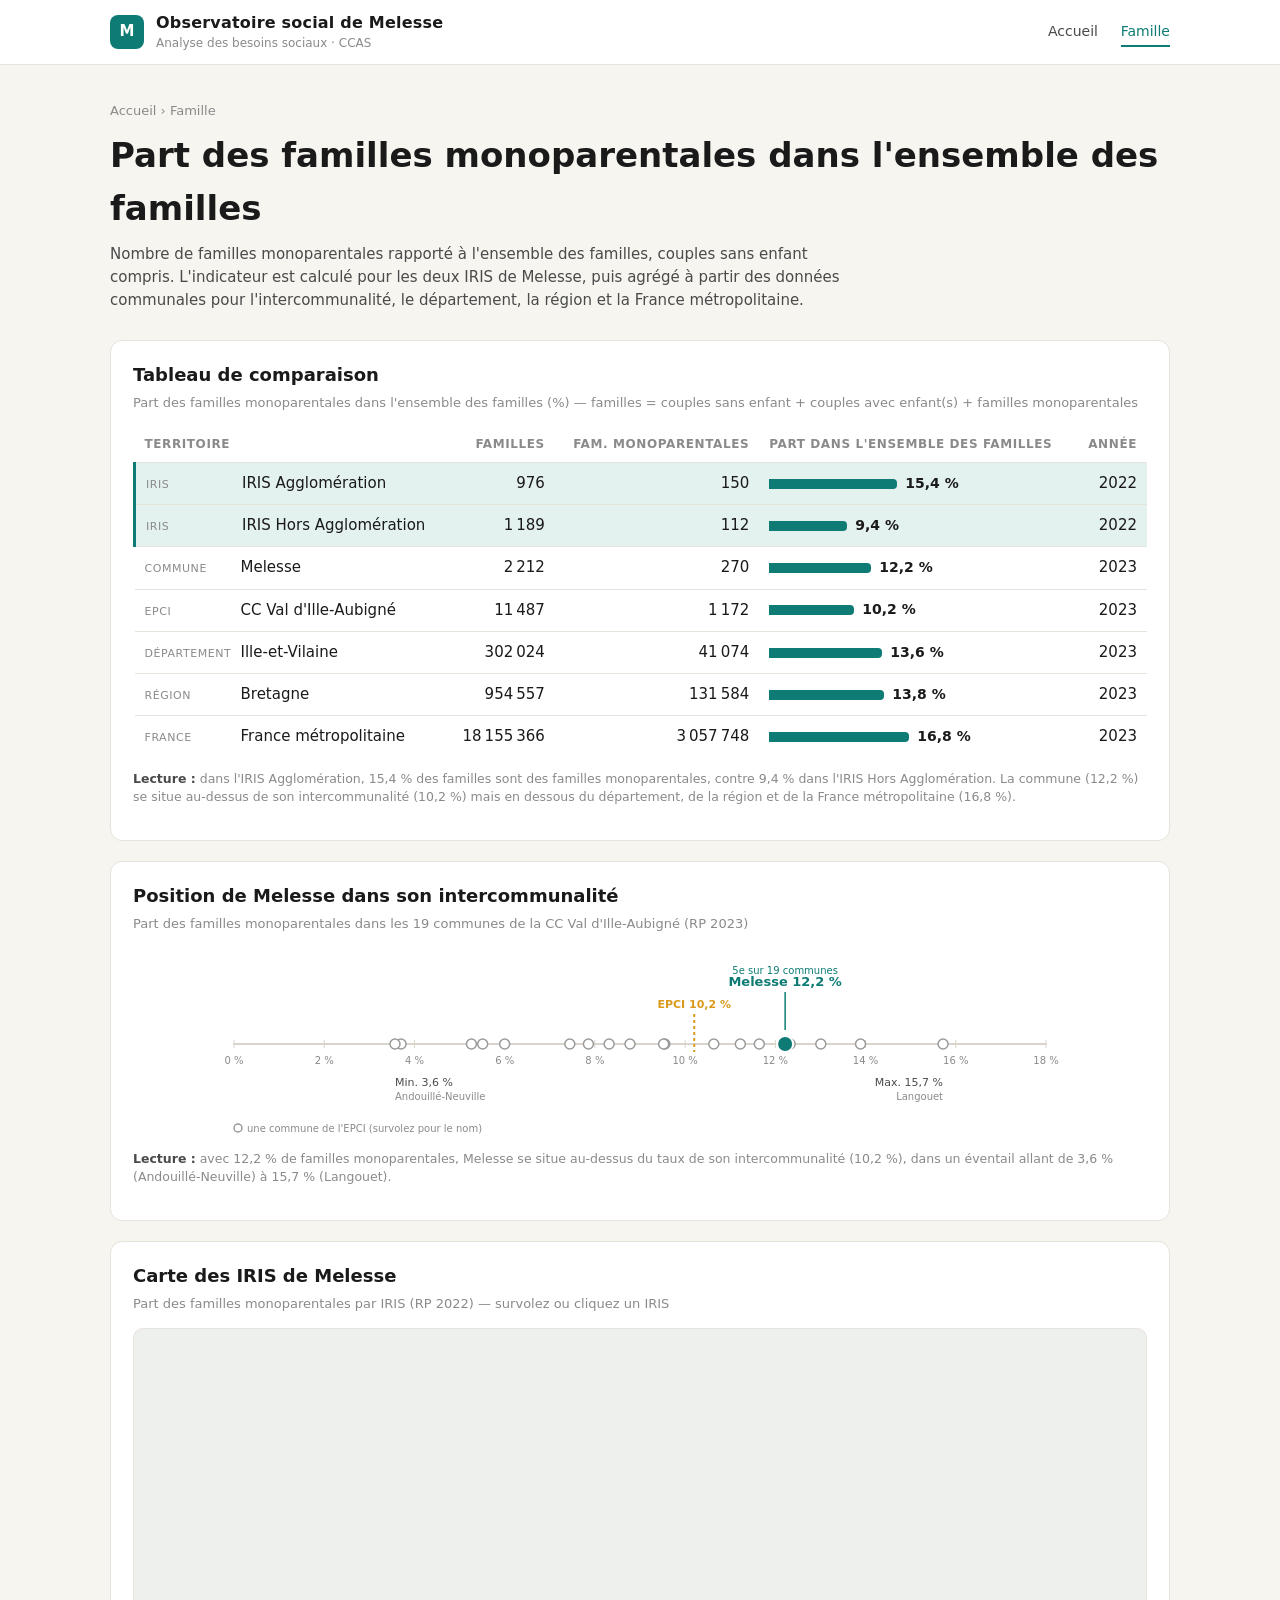
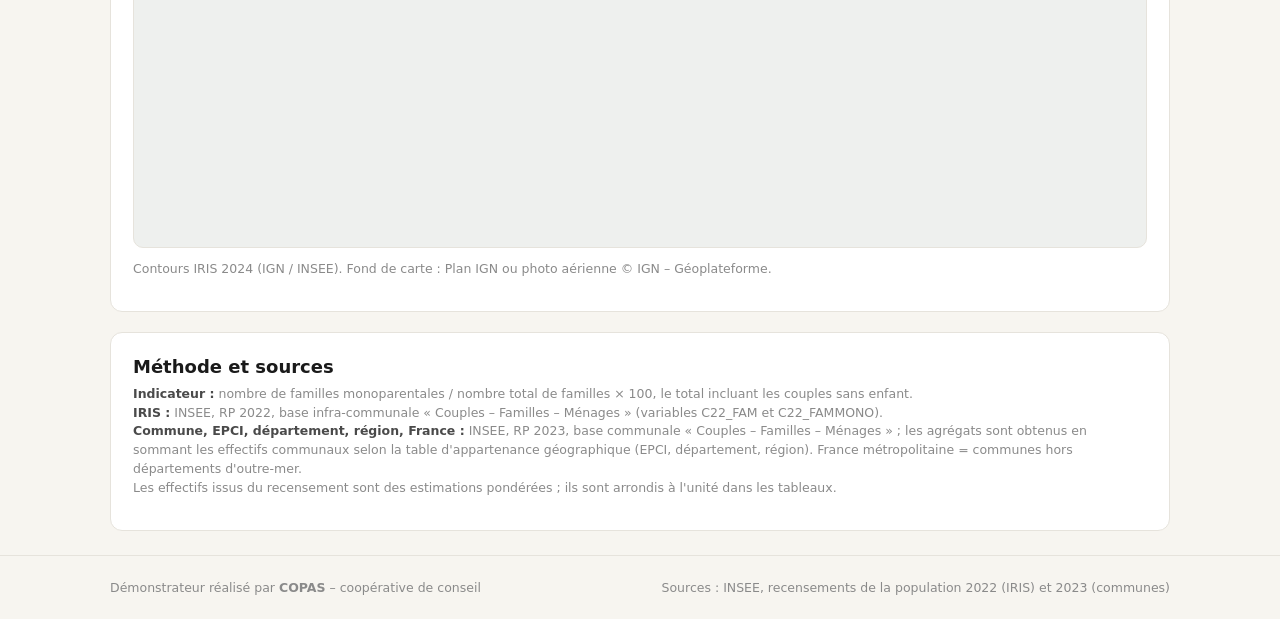
==== famille.html @ ed0375af "Démonstrateur ABS Melesse" ====
<!doctype html>
<html lang="fr">
<head>
<meta charset="utf-8">
<meta name="viewport" content="width=device-width,initial-scale=1">
<title>Famille – Observatoire social de Melesse</title>
<link rel="stylesheet" href="assets/leaflet/leaflet.css">
<link rel="stylesheet" href="assets/style.css">
</head>
<body>

<header class="topbar">
  <div class="wrap">
    <a class="brand" href="index.html">
      <div class="mark">M</div>
      <div><strong>Observatoire social de Melesse</strong><span>Analyse des besoins sociaux · CCAS</span></div>
    </a>
    <nav class="main">
      <a href="index.html">Accueil</a>
      <a href="famille.html" class="active">Famille</a>
    </nav>
  </div>
</header>

<section class="pagehead">
  <div class="wrap">
    <div class="crumbs"><a href="index.html">Accueil</a> › Famille</div>
    <h1>Part des familles monoparentales dans l'ensemble des familles</h1>
    <p>Nombre de familles monoparentales rapporté à l'ensemble des familles, couples sans enfant compris. L'indicateur est calculé pour les deux IRIS de Melesse, puis agrégé à partir des données communales pour l'intercommunalité, le département, la région et la France métropolitaine.</p>
  </div>
</section>

<div class="wrap">

  <div class="panel">
    <h2>Tableau de comparaison</h2>
    <p class="sub">Part des familles monoparentales dans l'ensemble des familles (%) — familles = couples sans enfant + couples avec enfant(s) + familles monoparentales</p>
    <div class="tblwrap">
    <table class="tbl" id="tbl">
      <thead><tr>
        <th>Territoire</th>
        <th class="num">Familles</th>
        <th class="num">Fam. monoparentales</th>
        <th>Part dans l'ensemble des familles</th>
        <th class="num">Année</th>
      </tr></thead>
      <tbody></tbody>
    </table>
    </div>
    <p class="note"><b>Lecture :</b> dans l'IRIS Agglomération, 15,4 % des familles sont des familles monoparentales, contre 9,4 % dans l'IRIS Hors Agglomération. La commune (12,2 %) se situe au-dessus de son intercommunalité (10,2 %) mais en dessous du département, de la région et de la France métropolitaine (16,8 %).</p>
  </div>

  <div class="panel">
    <h2>Position de Melesse dans son intercommunalité</h2>
    <p class="sub">Part des familles monoparentales dans les 19 communes de la CC Val d'Ille-Aubigné (RP 2023)</p>
    <div id="strip"></div>
    <p class="note" id="stripnote"></p>
  </div>

  <div class="panel">
    <h2>Carte des IRIS de Melesse</h2>
    <p class="sub">Part des familles monoparentales par IRIS (RP 2022) — survolez ou cliquez un IRIS</p>
    <div id="map"></div>
    <p class="note">Contours IRIS 2024 (IGN / INSEE). Fond de carte : Plan IGN ou photo aérienne © IGN – Géoplateforme.</p>
  </div>

  <div class="panel">
    <h2>Méthode et sources</h2>
    <p class="note" style="margin-top:0">
      <b>Indicateur :</b> nombre de familles monoparentales / nombre total de familles × 100, le total incluant les couples sans enfant.<br>
      <b>IRIS :</b> INSEE, RP 2022, base infra-communale « Couples – Familles – Ménages » (variables C22_FAM et C22_FAMMONO).<br>
      <b>Commune, EPCI, département, région, France :</b> INSEE, RP 2023, base communale « Couples – Familles – Ménages » ; les agrégats sont obtenus en sommant les effectifs communaux selon la table d'appartenance géographique (EPCI, département, région). France métropolitaine = communes hors départements d'outre-mer.<br>
      Les effectifs issus du recensement sont des estimations pondérées ; ils sont arrondis à l'unité dans les tableaux.
    </p>
  </div>

</div>

<footer>
  <div class="wrap">
    <span>Démonstrateur réalisé par <strong>COPAS</strong> – coopérative de conseil</span>
    <span>Sources : INSEE, recensements de la population 2022 (IRIS) et 2023 (communes)</span>
  </div>
</footer>

<script src="assets/leaflet/leaflet.js"></script>
<script src="assets/data.js"></script>
<script>
(function(){
  const D = window.MELESSE_DATA;
  const fmtN = n => Math.round(n).toLocaleString('fr-FR');
  const fmtP = p => p.toLocaleString('fr-FR',{minimumFractionDigits:1,maximumFractionDigits:1}) + ' %';
  const rows = D.rows.map(r => ({...r, part: r.mono / r.fam * 100}));
  const maxPart = Math.max(...rows.map(r => r.part));

  /* ---- tableau ---- */
  const tb = document.querySelector('#tbl tbody');
  rows.forEach(r => {
    const tr = document.createElement('tr');
    if (r.niveau === 'IRIS') tr.className = 'hl';
    tr.innerHTML = `
      <td><span class="lvl">${r.niveau}</span>${r.lib}</td>
      <td class="num">${fmtN(r.fam)}</td>
      <td class="num">${fmtN(r.mono)}</td>
      <td><div class="bar"><i style="width:${(r.part/maxPart*140).toFixed(0)}px"></i><b>${fmtP(r.part)}</b></div></td>
      <td class="num">${r.annee}</td>`;
    tb.appendChild(tr);
  });

  /* ---- position dans l'EPCI : graphique en ligne ---- */
  (function(){
    const vals = D.epci.map(c => c.part).sort((a,b)=>a-b);
    const n = vals.length;
    const med = rows.find(r => r.niveau === 'EPCI').part; // taux de l'EPCI (agrégé)
    const mn = D.epci.reduce((a,c)=> c.part < a.part ? c : a);
    const mx = D.epci.reduce((a,c)=> c.part > a.part ? c : a);
    const me = D.epci.find(c => c.code === '35173');
    const rang = D.epci.filter(c => c.part > me.part).length + 1;

    const W = 860, H = 190, L = 24, R = 24, y = 96;
    const lo = 0, hi = Math.ceil(mx.part / 2) * 2 + 2;
    const x = v => L + (v - lo) / (hi - lo) * (W - L - R);
    const f1 = v => v.toLocaleString('fr-FR',{minimumFractionDigits:1,maximumFractionDigits:1});
    const esc = t => t.replace(/&/g,'&amp;').replace(/</g,'&lt;');

    let g = `<svg viewBox="0 0 ${W} ${H}" width="100%" role="img" aria-label="Position de Melesse parmi les communes de l'EPCI" style="font-family:var(--font);max-width:${W}px;display:block;margin:6px auto 0">`;
    g += `<line x1="${L}" x2="${W-R}" y1="${y}" y2="${y}" stroke="#d9d5cc" stroke-width="2" stroke-linecap="round"/>`;
    for (let v = 0; v <= hi; v += 2) {
      g += `<line x1="${x(v)}" x2="${x(v)}" y1="${y-4}" y2="${y+4}" stroke="#d9d5cc"/>`;
      g += `<text x="${x(v)}" y="${y+20}" font-size="10" fill="#8a8a8a" text-anchor="middle">${v} %</text>`;
    }
    g += `<line x1="${x(med)}" x2="${x(med)}" y1="${y-30}" y2="${y+8}" stroke="#D99A1B" stroke-width="2" stroke-dasharray="3 3"/>`;
    g += `<text x="${x(med)}" y="${y-36}" font-size="11" fill="#D99A1B" font-weight="600" text-anchor="middle">EPCI ${f1(med)} %</text>`;
    D.epci.forEach(c => { if (c.code !== me.code) g += `<circle cx="${x(c.part)}" cy="${y}" r="5" fill="#fff" stroke="#9A9A9A" stroke-width="1.5"><title>${esc(c.lib)} : ${f1(c.part)} %</title></circle>`; });
    g += `<text x="${x(mn.part)}" y="${y+42}" font-size="11" fill="#4a4a4a" text-anchor="start">Min. ${f1(mn.part)} %</text>`;
    g += `<text x="${x(mn.part)}" y="${y+56}" font-size="10" fill="#8a8a8a" text-anchor="start">${esc(mn.lib)}</text>`;
    g += `<text x="${x(mx.part)}" y="${y+42}" font-size="11" fill="#4a4a4a" text-anchor="end">Max. ${f1(mx.part)} %</text>`;
    g += `<text x="${x(mx.part)}" y="${y+56}" font-size="10" fill="#8a8a8a" text-anchor="end">${esc(mx.lib)}</text>`;
    g += `<line x1="${x(me.part)}" x2="${x(me.part)}" y1="${y-14}" y2="${y-52}" stroke="#0E7C74" stroke-width="1.5"/>`;
    g += `<circle cx="${x(me.part)}" cy="${y}" r="8" fill="#0E7C74" stroke="#fff" stroke-width="2"><title>Melesse : ${f1(me.part)} %</title></circle>`;
    g += `<text x="${x(me.part)}" y="${y-58}" font-size="13" fill="#0E7C74" font-weight="700" text-anchor="middle">Melesse ${f1(me.part)} %</text>`;
    g += `<text x="${x(me.part)}" y="${y-70}" font-size="10" fill="#0E7C74" text-anchor="middle">${rang}e sur ${n} communes</text>`;
    g += `<circle cx="${L+4}" cy="${H-10}" r="4" fill="#fff" stroke="#9A9A9A" stroke-width="1.5"/><text x="${L+13}" y="${H-6}" font-size="10" fill="#8a8a8a">une commune de l'EPCI (survolez pour le nom)</text>`;
    g += `</svg>`;
    document.getElementById('strip').innerHTML = g;
    document.getElementById('stripnote').innerHTML = `<b>Lecture :</b> avec ${f1(me.part)} % de familles monoparentales, Melesse se situe au-dessus du taux de son intercommunalité (${f1(med)} %), dans un éventail allant de ${f1(mn.part)} % (${esc(mn.lib)}) à ${f1(mx.part)} % (${esc(mx.lib)}).`;
  })();

  /* ---- carte ---- */
  const map = L.map('map', {scrollWheelZoom:false});
  const geopf = (layer, fmt) => 'https://data.geopf.fr/wmts?SERVICE=WMTS&REQUEST=GetTile&VERSION=1.0.0&LAYER=' + layer + '&STYLE=normal&TILEMATRIXSET=PM&TILEMATRIX={z}&TILEROW={y}&TILECOL={x}&FORMAT=' + fmt;
  const planIGNgris = L.tileLayer(geopf('GEOGRAPHICALGRIDSYSTEMS.PLANIGNV2', 'image/png'), {
    maxZoom: 19, attribution: '© IGN – Géoplateforme', className: 'tiles-gris'
  }).addTo(map);
  const planIGN = L.tileLayer(geopf('GEOGRAPHICALGRIDSYSTEMS.PLANIGNV2', 'image/png'), {
    maxZoom: 19, attribution: '© IGN – Géoplateforme'
  });
  const orthoIGN = L.tileLayer(geopf('ORTHOIMAGERY.ORTHOPHOTOS', 'image/jpeg'), {
    maxZoom: 19, attribution: '© IGN – Géoplateforme'
  });
  L.control.layers({'Plan IGN (gris)': planIGNgris, 'Plan IGN (couleur)': planIGN, 'Photo aérienne IGN': orthoIGN}, null, {position:'topright', collapsed:true}).addTo(map);

  // rampe séquentielle (teal) entre 5 % et 18 %
  const lo = 5, hi = 18;
  const ramp = ['#e3f1ef','#a9d6d0','#5eb0a6','#0E7C74','#084d48'];
  const color = p => {
    const t = Math.max(0, Math.min(1, (p - lo) / (hi - lo)));
    return ramp[Math.min(ramp.length - 1, Math.floor(t * ramp.length))];
  };
  const irisPart = code => { const r = rows.find(x => x.code === code); return r ? r.part : null; };

  const layer = L.geoJSON(D.geojson, {
    style: f => ({ color:'#fff', weight:2, fillColor: color(irisPart(f.properties.iris_code)), fillOpacity:.75 }),
    onEachFeature: (f, l) => {
      const r = rows.find(x => x.code === f.properties.iris_code);
      l.bindTooltip(`<b>${f.properties.iris_name}</b><br>${fmtP(r.part)} de familles monoparentales`, {sticky:true});
      l.bindPopup(`<div class="pop"><b>IRIS ${f.properties.iris_name}</b>
        <div class="big">${fmtP(r.part)}</div>
        <small>${fmtN(r.mono)} familles monoparentales sur ${fmtN(r.fam)} familles (RP ${r.annee})</small></div>`);
      l.on('mouseover', () => l.setStyle({weight:3, fillOpacity:.9}));
      l.on('mouseout', () => layer.resetStyle(l));
    }
  }).addTo(map);
  map.fitBounds(layer.getBounds(), {padding:[20,20]});

  // étiquettes au centre de chaque IRIS
  // (l'IRIS Hors Agglomération entoure l'IRIS Agglomération : son étiquette est décalée vers l'ouest)
  const layers = []; layer.eachLayer(l => layers.push(l));
  layers.forEach(l => {
    const b = l.getBounds(); let c = b.getCenter();
    const other = layers.find(o => o !== l);
    const w = bb => bb.getEast() - bb.getWest();
    if (other && w(b) > w(other.getBounds())) {
      // IRIS englobant : étiquette dans la partie est de la couronne
      c = L.latLng(c.lat, b.getWest() + w(b) * 0.72);
    } else if (other) {
      // IRIS englobé (étroit) : étiquette juste à l'ouest de son contour
      const ob = other.getBounds();
      c = L.latLng(c.lat, b.getWest() - (ob.getEast() - ob.getWest()) * 0.13);
    }
    const r = rows.find(x => x.code === l.feature.properties.iris_code);
    L.marker(c, {icon: L.divIcon({className:'', html:`<div style="display:inline-block;font:600 13px/1.2 var(--font);color:#1A1A1A;text-align:center;text-shadow:0 0 3px #fff,0 0 3px #fff,0 0 4px #fff;white-space:nowrap;transform:translate(-50%,-50%)">${l.feature.properties.iris_name}<br><span style="font-size:16px">${fmtP(r.part)}</span></div>`, iconSize:[0,0]}), interactive:false}).addTo(map);
  });

  const legend = L.control({position:'bottomright'});
  legend.onAdd = () => {
    const d = L.DomUtil.create('div','legend');
    const step = (hi - lo) / ramp.length;
    d.innerHTML = '<div class="t">Familles monoparentales</div>' + ramp.map((c,i) =>
      `<div><span class="sw" style="background:${c}"></span>${(lo+i*step).toLocaleString('fr-FR',{maximumFractionDigits:1})} – ${(lo+(i+1)*step).toLocaleString('fr-FR',{maximumFractionDigits:1})} %</div>`).join('') +
      `<div style="margin-top:6px;color:#8a8a8a">Commune : ${fmtP(rows.find(r=>r.niveau==='Commune').part)} · France métro. : ${fmtP(rows.find(r=>r.code==='FRM').part)}</div>`;
    return d;
  };
  legend.addTo(map);
})();
</script>
</body>
</html>
---- assets/style.css ----
:root{
  --ink:#1A1A1A; --ink-2:#4a4a4a; --muted:#8a8a8a; --line:#e6e3dc;
  --bg:#f7f5f0; --card:#ffffff;
  --teal:#0E7C74; --teal-2:#0b5f59; --teal-soft:#e3f1ef; --gold:#D99A1B;
  --font:"Inter",system-ui,-apple-system,"Segoe UI",Roboto,sans-serif;
}
*{box-sizing:border-box}
html{color-scheme:light}
body{margin:0;background:var(--bg);color:var(--ink);font-family:var(--font);font-size:15px;line-height:1.55}
a{color:var(--teal)}
.wrap{max-width:1100px;margin:0 auto;padding:0 20px}

/* header */
.topbar{background:var(--card);border-bottom:1px solid var(--line)}
.topbar .wrap{display:flex;align-items:center;justify-content:space-between;gap:16px;min-height:64px;flex-wrap:wrap}
.brand{display:flex;align-items:center;gap:12px;text-decoration:none;color:var(--ink)}
.brand .mark{width:34px;height:34px;border-radius:8px;background:var(--teal);display:grid;place-items:center;color:#fff;font-weight:700;font-size:15px}
.brand strong{font-size:16px;letter-spacing:.2px}
.brand span{display:block;font-size:12px;color:var(--muted);margin-top:-2px}
nav.main a{text-decoration:none;color:var(--ink-2);margin-left:18px;font-size:14px;padding:6px 0;border-bottom:2px solid transparent}
nav.main a.active,nav.main a:hover{color:var(--teal);border-bottom-color:var(--teal)}

/* hero */
.hero{padding:56px 0 36px}
.hero .kicker{color:var(--gold);font-weight:600;font-size:13px;letter-spacing:.08em;text-transform:uppercase}
.hero h1{font-size:clamp(28px,4vw,40px);line-height:1.15;margin:8px 0 14px;max-width:760px}
.hero p{max-width:680px;color:var(--ink-2);font-size:16px;margin:0}

/* stat tiles */
.tiles{display:grid;grid-template-columns:repeat(auto-fit,minmax(200px,1fr));gap:14px;margin:28px 0 8px}
.tile{background:var(--card);border:1px solid var(--line);border-radius:12px;padding:16px 18px}
.tile .lbl{font-size:12px;color:var(--muted);text-transform:uppercase;letter-spacing:.06em}
.tile .val{font-size:28px;font-weight:700;margin:4px 0 2px;letter-spacing:-.5px}
.tile .sub{font-size:13px;color:var(--ink-2)}

/* theme cards */
.section{padding:28px 0 48px}
.section h2{font-size:20px;margin:0 0 6px}
.section .lead{color:var(--ink-2);margin:0 0 18px}
.cards{display:grid;grid-template-columns:repeat(auto-fill,minmax(240px,1fr));gap:14px}
.card{display:block;background:var(--card);border:1px solid var(--line);border-radius:12px;padding:18px;text-decoration:none;color:var(--ink);transition:transform .12s,box-shadow .12s;position:relative}
.card:hover{transform:translateY(-2px);box-shadow:0 8px 24px rgba(0,0,0,.06)}
.card .ico{width:38px;height:38px;border-radius:10px;background:var(--teal-soft);color:var(--teal);display:grid;place-items:center;margin-bottom:12px}
.card h3{margin:0 0 4px;font-size:16px}
.card p{margin:0;font-size:13px;color:var(--ink-2)}
.card .go{position:absolute;right:16px;top:18px;color:var(--teal);font-size:13px;font-weight:600}
.card.soon{opacity:.55;pointer-events:none}
.card.soon .go{color:var(--muted);font-weight:500}
.card.soon .ico{background:#eee;color:var(--muted)}

/* page header */
.pagehead{padding:36px 0 8px}
.crumbs{font-size:13px;color:var(--muted);margin-bottom:8px}
.crumbs a{color:var(--muted);text-decoration:none}
.crumbs a:hover{color:var(--teal)}
.pagehead h1{font-size:clamp(24px,3.4vw,34px);margin:0 0 8px}
.pagehead p{color:var(--ink-2);max-width:760px;margin:0}

/* panels */
.panel{background:var(--card);border:1px solid var(--line);border-radius:12px;padding:20px 22px;margin:20px 0}
.panel h2{font-size:18px;margin:0 0 4px}
.panel .sub{font-size:13px;color:var(--muted);margin:0 0 14px}
.grid2{display:grid;grid-template-columns:1fr 1fr;gap:20px}
@media (max-width:820px){.grid2{grid-template-columns:1fr}}

/* table */
.tbl{width:100%;border-collapse:collapse;font-variant-numeric:tabular-nums}
.tbl th{font-size:12px;text-transform:uppercase;letter-spacing:.05em;color:var(--muted);font-weight:600;text-align:left;padding:8px 10px;border-bottom:1px solid var(--line)}
.tbl td{padding:9px 10px;border-bottom:1px solid var(--line);vertical-align:middle}
.tbl tr:last-child td{border-bottom:0}
.tbl td.num,.tbl th.num{text-align:right}
.tbl .lvl{display:inline-block;font-size:11px;color:var(--muted);text-transform:uppercase;letter-spacing:.05em;margin-right:8px;min-width:88px}
.tbl tr.hl td{background:var(--teal-soft)}
.tbl tr.hl td:first-child{border-left:3px solid var(--teal)}
.bar{display:flex;align-items:center;gap:8px;min-width:180px}
.bar i{display:block;height:10px;border-radius:0 4px 4px 0;background:var(--teal)}
.bar b{font-weight:600;font-size:14px}
.tblwrap{overflow-x:auto}

/* map */
#map{height:520px;border-radius:10px;border:1px solid var(--line);background:#eef0ee}
.legend{background:#fff;padding:8px 10px;border-radius:8px;box-shadow:0 1px 4px rgba(0,0,0,.15);font:12px/1.4 var(--font);color:var(--ink)}
.legend .sw{display:inline-block;width:14px;height:14px;border-radius:3px;vertical-align:-2px;margin-right:6px;border:1px solid rgba(0,0,0,.1)}
.legend .t{font-weight:600;margin-bottom:4px}
.leaflet-container{font-family:var(--font)}
.tiles-gris{filter:grayscale(1) brightness(1.06) contrast(.85)}
.pop b{display:block;font-size:14px}
.pop .big{font-size:22px;font-weight:700;color:var(--teal);margin:4px 0 2px}
.pop small{color:var(--muted)}

/* ranking bars */
.rank{display:grid;grid-template-columns:180px 1fr 52px;gap:8px 10px;align-items:center;font-size:13px}
.rank .n{text-align:right;color:var(--ink-2);white-space:nowrap;overflow:hidden;text-overflow:ellipsis}
.rank .b{height:10px;background:var(--line);border-radius:0 4px 4px 0;position:relative}
.rank .b i{position:absolute;left:0;top:0;bottom:0;background:var(--muted);border-radius:0 4px 4px 0}
.rank .v{font-variant-numeric:tabular-nums;color:var(--ink-2)}
.rank .me .n,.rank .me .v{color:var(--teal);font-weight:700}
.rank .me .b i{background:var(--teal)}
.rank .ref{grid-column:1/4;height:1px;background:var(--line);margin:2px 0}
.rank .refv{grid-column:1/4;font-size:12px;color:var(--muted)}
.rank .refv b{color:var(--gold)}

.note{font-size:12.5px;color:var(--muted);margin-top:12px;line-height:1.5}
.note b{color:var(--ink-2);font-weight:600}

footer{border-top:1px solid var(--line);padding:22px 0;color:var(--muted);font-size:12.5px;margin-top:24px}
footer .wrap{display:flex;justify-content:space-between;gap:12px;flex-wrap:wrap}
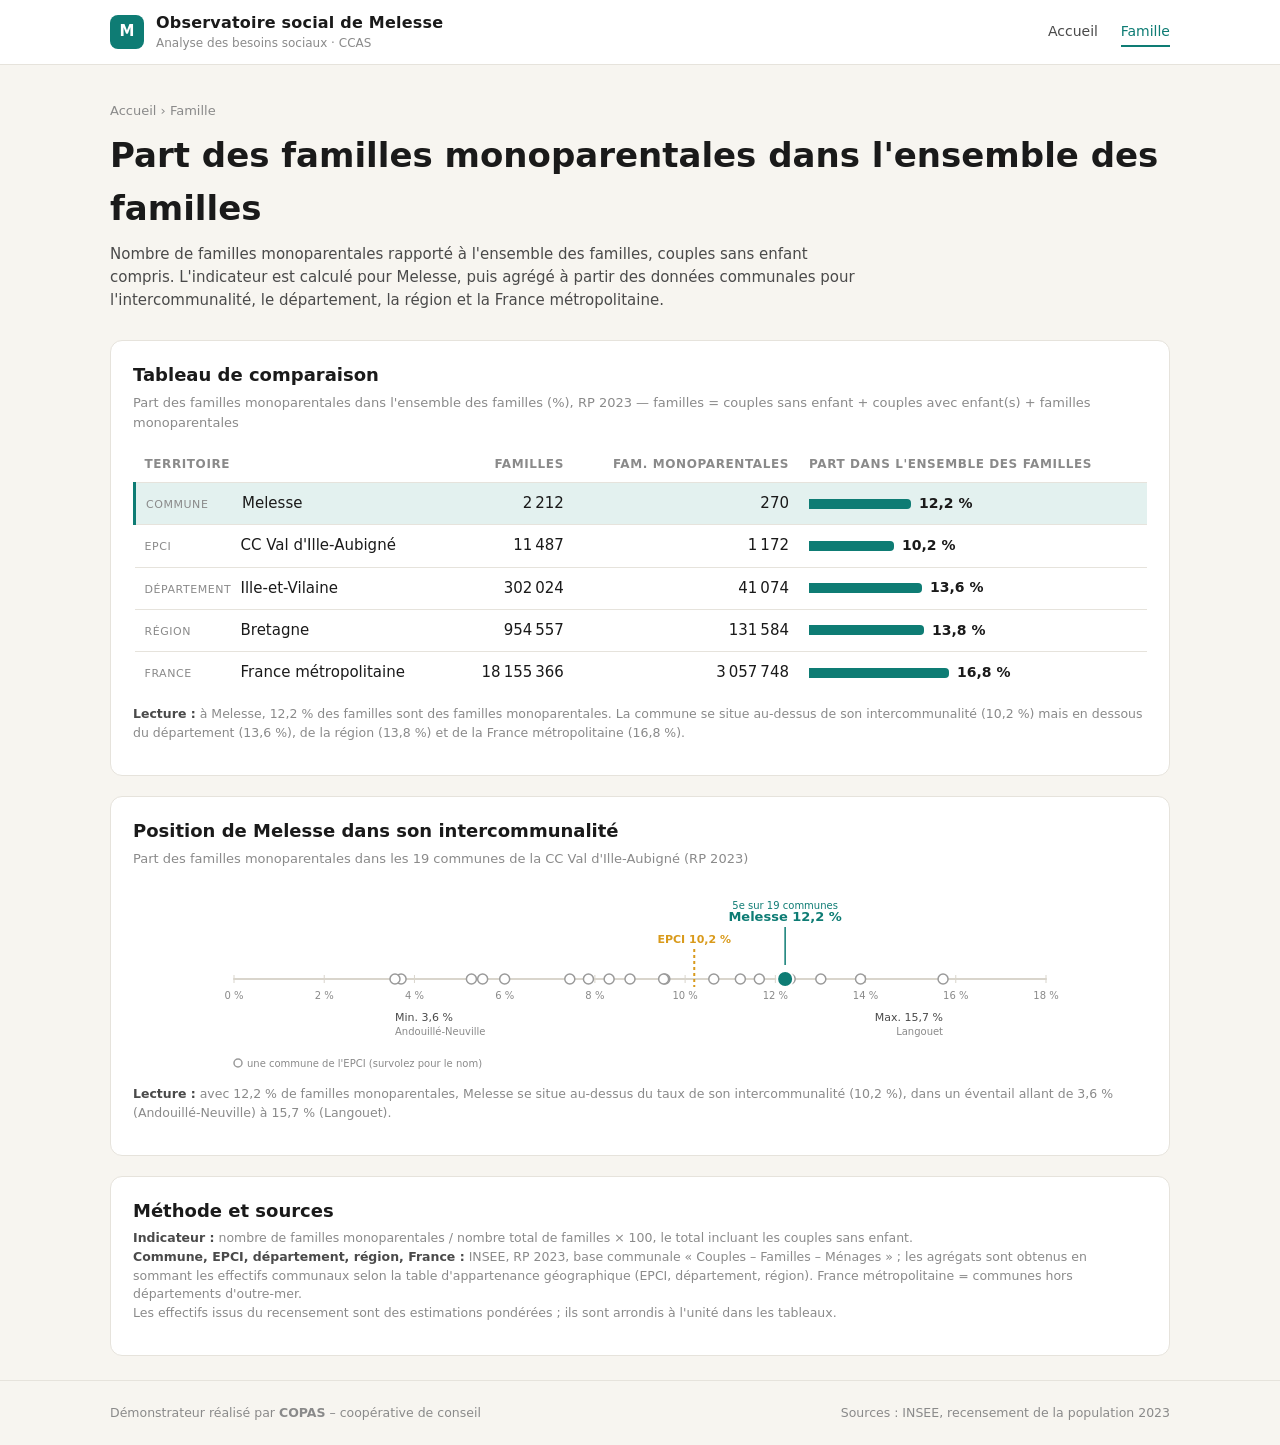
==== commit ab73bd79: "Retrait des IRIS et de la carte" ====
--- a/famille.html
+++ b/famille.html
@@ -4,7 +4,6 @@
 <meta charset="utf-8">
 <meta name="viewport" content="width=device-width,initial-scale=1">
 <title>Famille – Observatoire social de Melesse</title>
-<link rel="stylesheet" href="assets/leaflet/leaflet.css">
 <link rel="stylesheet" href="assets/style.css">
 </head>
 <body>
@@ -26,7 +25,7 @@
   <div class="wrap">
     <div class="crumbs"><a href="index.html">Accueil</a> › Famille</div>
     <h1>Part des familles monoparentales dans l'ensemble des familles</h1>
-    <p>Nombre de familles monoparentales rapporté à l'ensemble des familles, couples sans enfant compris. L'indicateur est calculé pour les deux IRIS de Melesse, puis agrégé à partir des données communales pour l'intercommunalité, le département, la région et la France métropolitaine.</p>
+    <p>Nombre de familles monoparentales rapporté à l'ensemble des familles, couples sans enfant compris. L'indicateur est calculé pour Melesse, puis agrégé à partir des données communales pour l'intercommunalité, le département, la région et la France métropolitaine.</p>
   </div>
 </section>
 
@@ -34,7 +33,7 @@
 
   <div class="panel">
     <h2>Tableau de comparaison</h2>
-    <p class="sub">Part des familles monoparentales dans l'ensemble des familles (%) — familles = couples sans enfant + couples avec enfant(s) + familles monoparentales</p>
+    <p class="sub">Part des familles monoparentales dans l'ensemble des familles (%), RP 2023 — familles = couples sans enfant + couples avec enfant(s) + familles monoparentales</p>
     <div class="tblwrap">
     <table class="tbl" id="tbl">
       <thead><tr>
@@ -42,12 +41,11 @@
         <th class="num">Familles</th>
         <th class="num">Fam. monoparentales</th>
         <th>Part dans l'ensemble des familles</th>
-        <th class="num">Année</th>
       </tr></thead>
       <tbody></tbody>
     </table>
     </div>
-    <p class="note"><b>Lecture :</b> dans l'IRIS Agglomération, 15,4 % des familles sont des familles monoparentales, contre 9,4 % dans l'IRIS Hors Agglomération. La commune (12,2 %) se situe au-dessus de son intercommunalité (10,2 %) mais en dessous du département, de la région et de la France métropolitaine (16,8 %).</p>
+    <p class="note"><b>Lecture :</b> à Melesse, 12,2 % des familles sont des familles monoparentales. La commune se situe au-dessus de son intercommunalité (10,2 %) mais en dessous du département (13,6 %), de la région (13,8 %) et de la France métropolitaine (16,8 %).</p>
   </div>
 
   <div class="panel">
@@ -58,17 +56,9 @@
   </div>
 
   <div class="panel">
-    <h2>Carte des IRIS de Melesse</h2>
-    <p class="sub">Part des familles monoparentales par IRIS (RP 2022) — survolez ou cliquez un IRIS</p>
-    <div id="map"></div>
-    <p class="note">Contours IRIS 2024 (IGN / INSEE). Fond de carte : Plan IGN ou photo aérienne © IGN – Géoplateforme.</p>
-  </div>
-
-  <div class="panel">
     <h2>Méthode et sources</h2>
     <p class="note" style="margin-top:0">
       <b>Indicateur :</b> nombre de familles monoparentales / nombre total de familles × 100, le total incluant les couples sans enfant.<br>
-      <b>IRIS :</b> INSEE, RP 2022, base infra-communale « Couples – Familles – Ménages » (variables C22_FAM et C22_FAMMONO).<br>
       <b>Commune, EPCI, département, région, France :</b> INSEE, RP 2023, base communale « Couples – Familles – Ménages » ; les agrégats sont obtenus en sommant les effectifs communaux selon la table d'appartenance géographique (EPCI, département, région). France métropolitaine = communes hors départements d'outre-mer.<br>
       Les effectifs issus du recensement sont des estimations pondérées ; ils sont arrondis à l'unité dans les tableaux.
     </p>
@@ -79,11 +69,10 @@
 <footer>
   <div class="wrap">
     <span>Démonstrateur réalisé par <strong>COPAS</strong> – coopérative de conseil</span>
-    <span>Sources : INSEE, recensements de la population 2022 (IRIS) et 2023 (communes)</span>
+    <span>Sources : INSEE, recensement de la population 2023</span>
   </div>
 </footer>
 
-<script src="assets/leaflet/leaflet.js"></script>
 <script src="assets/data.js"></script>
 <script>
 (function(){
@@ -97,13 +86,12 @@
   const tb = document.querySelector('#tbl tbody');
   rows.forEach(r => {
     const tr = document.createElement('tr');
-    if (r.niveau === 'IRIS') tr.className = 'hl';
+    if (r.niveau === 'Commune') tr.className = 'hl';
     tr.innerHTML = `
       <td><span class="lvl">${r.niveau}</span>${r.lib}</td>
       <td class="num">${fmtN(r.fam)}</td>
       <td class="num">${fmtN(r.mono)}</td>
-      <td><div class="bar"><i style="width:${(r.part/maxPart*140).toFixed(0)}px"></i><b>${fmtP(r.part)}</b></div></td>
-      <td class="num">${r.annee}</td>`;
+      <td><div class="bar"><i style="width:${(r.part/maxPart*140).toFixed(0)}px"></i><b>${fmtP(r.part)}</b></div></td>`;
     tb.appendChild(tr);
   });
 
@@ -146,72 +134,6 @@
     document.getElementById('stripnote').innerHTML = `<b>Lecture :</b> avec ${f1(me.part)} % de familles monoparentales, Melesse se situe au-dessus du taux de son intercommunalité (${f1(med)} %), dans un éventail allant de ${f1(mn.part)} % (${esc(mn.lib)}) à ${f1(mx.part)} % (${esc(mx.lib)}).`;
   })();
 
-  /* ---- carte ---- */
-  const map = L.map('map', {scrollWheelZoom:false});
-  const geopf = (layer, fmt) => 'https://data.geopf.fr/wmts?SERVICE=WMTS&REQUEST=GetTile&VERSION=1.0.0&LAYER=' + layer + '&STYLE=normal&TILEMATRIXSET=PM&TILEMATRIX={z}&TILEROW={y}&TILECOL={x}&FORMAT=' + fmt;
-  const planIGNgris = L.tileLayer(geopf('GEOGRAPHICALGRIDSYSTEMS.PLANIGNV2', 'image/png'), {
-    maxZoom: 19, attribution: '© IGN – Géoplateforme', className: 'tiles-gris'
-  }).addTo(map);
-  const planIGN = L.tileLayer(geopf('GEOGRAPHICALGRIDSYSTEMS.PLANIGNV2', 'image/png'), {
-    maxZoom: 19, attribution: '© IGN – Géoplateforme'
-  });
-  const orthoIGN = L.tileLayer(geopf('ORTHOIMAGERY.ORTHOPHOTOS', 'image/jpeg'), {
-    maxZoom: 19, attribution: '© IGN – Géoplateforme'
-  });
-  L.control.layers({'Plan IGN (gris)': planIGNgris, 'Plan IGN (couleur)': planIGN, 'Photo aérienne IGN': orthoIGN}, null, {position:'topright', collapsed:true}).addTo(map);
-
-  // rampe séquentielle (teal) entre 5 % et 18 %
-  const lo = 5, hi = 18;
-  const ramp = ['#e3f1ef','#a9d6d0','#5eb0a6','#0E7C74','#084d48'];
-  const color = p => {
-    const t = Math.max(0, Math.min(1, (p - lo) / (hi - lo)));
-    return ramp[Math.min(ramp.length - 1, Math.floor(t * ramp.length))];
-  };
-  const irisPart = code => { const r = rows.find(x => x.code === code); return r ? r.part : null; };
-
-  const layer = L.geoJSON(D.geojson, {
-    style: f => ({ color:'#fff', weight:2, fillColor: color(irisPart(f.properties.iris_code)), fillOpacity:.75 }),
-    onEachFeature: (f, l) => {
-      const r = rows.find(x => x.code === f.properties.iris_code);
-      l.bindTooltip(`<b>${f.properties.iris_name}</b><br>${fmtP(r.part)} de familles monoparentales`, {sticky:true});
-      l.bindPopup(`<div class="pop"><b>IRIS ${f.properties.iris_name}</b>
-        <div class="big">${fmtP(r.part)}</div>
-        <small>${fmtN(r.mono)} familles monoparentales sur ${fmtN(r.fam)} familles (RP ${r.annee})</small></div>`);
-      l.on('mouseover', () => l.setStyle({weight:3, fillOpacity:.9}));
-      l.on('mouseout', () => layer.resetStyle(l));
-    }
-  }).addTo(map);
-  map.fitBounds(layer.getBounds(), {padding:[20,20]});
-
-  // étiquettes au centre de chaque IRIS
-  // (l'IRIS Hors Agglomération entoure l'IRIS Agglomération : son étiquette est décalée vers l'ouest)
-  const layers = []; layer.eachLayer(l => layers.push(l));
-  layers.forEach(l => {
-    const b = l.getBounds(); let c = b.getCenter();
-    const other = layers.find(o => o !== l);
-    const w = bb => bb.getEast() - bb.getWest();
-    if (other && w(b) > w(other.getBounds())) {
-      // IRIS englobant : étiquette dans la partie est de la couronne
-      c = L.latLng(c.lat, b.getWest() + w(b) * 0.72);
-    } else if (other) {
-      // IRIS englobé (étroit) : étiquette juste à l'ouest de son contour
-      const ob = other.getBounds();
-      c = L.latLng(c.lat, b.getWest() - (ob.getEast() - ob.getWest()) * 0.13);
-    }
-    const r = rows.find(x => x.code === l.feature.properties.iris_code);
-    L.marker(c, {icon: L.divIcon({className:'', html:`<div style="display:inline-block;font:600 13px/1.2 var(--font);color:#1A1A1A;text-align:center;text-shadow:0 0 3px #fff,0 0 3px #fff,0 0 4px #fff;white-space:nowrap;transform:translate(-50%,-50%)">${l.feature.properties.iris_name}<br><span style="font-size:16px">${fmtP(r.part)}</span></div>`, iconSize:[0,0]}), interactive:false}).addTo(map);
-  });
-
-  const legend = L.control({position:'bottomright'});
-  legend.onAdd = () => {
-    const d = L.DomUtil.create('div','legend');
-    const step = (hi - lo) / ramp.length;
-    d.innerHTML = '<div class="t">Familles monoparentales</div>' + ramp.map((c,i) =>
-      `<div><span class="sw" style="background:${c}"></span>${(lo+i*step).toLocaleString('fr-FR',{maximumFractionDigits:1})} – ${(lo+(i+1)*step).toLocaleString('fr-FR',{maximumFractionDigits:1})} %</div>`).join('') +
-      `<div style="margin-top:6px;color:#8a8a8a">Commune : ${fmtP(rows.find(r=>r.niveau==='Commune').part)} · France métro. : ${fmtP(rows.find(r=>r.code==='FRM').part)}</div>`;
-    return d;
-  };
-  legend.addTo(map);
 })();
 </script>
 </body>
--- a/assets/style.css
+++ b/assets/style.css
@@ -77,17 +77,6 @@
 .bar b{font-weight:600;font-size:14px}
 .tblwrap{overflow-x:auto}
 
-/* map */
-#map{height:520px;border-radius:10px;border:1px solid var(--line);background:#eef0ee}
-.legend{background:#fff;padding:8px 10px;border-radius:8px;box-shadow:0 1px 4px rgba(0,0,0,.15);font:12px/1.4 var(--font);color:var(--ink)}
-.legend .sw{display:inline-block;width:14px;height:14px;border-radius:3px;vertical-align:-2px;margin-right:6px;border:1px solid rgba(0,0,0,.1)}
-.legend .t{font-weight:600;margin-bottom:4px}
-.leaflet-container{font-family:var(--font)}
-.tiles-gris{filter:grayscale(1) brightness(1.06) contrast(.85)}
-.pop b{display:block;font-size:14px}
-.pop .big{font-size:22px;font-weight:700;color:var(--teal);margin:4px 0 2px}
-.pop small{color:var(--muted)}
-
 /* ranking bars */
 .rank{display:grid;grid-template-columns:180px 1fr 52px;gap:8px 10px;align-items:center;font-size:13px}
 .rank .n{text-align:right;color:var(--ink-2);white-space:nowrap;overflow:hidden;text-overflow:ellipsis}
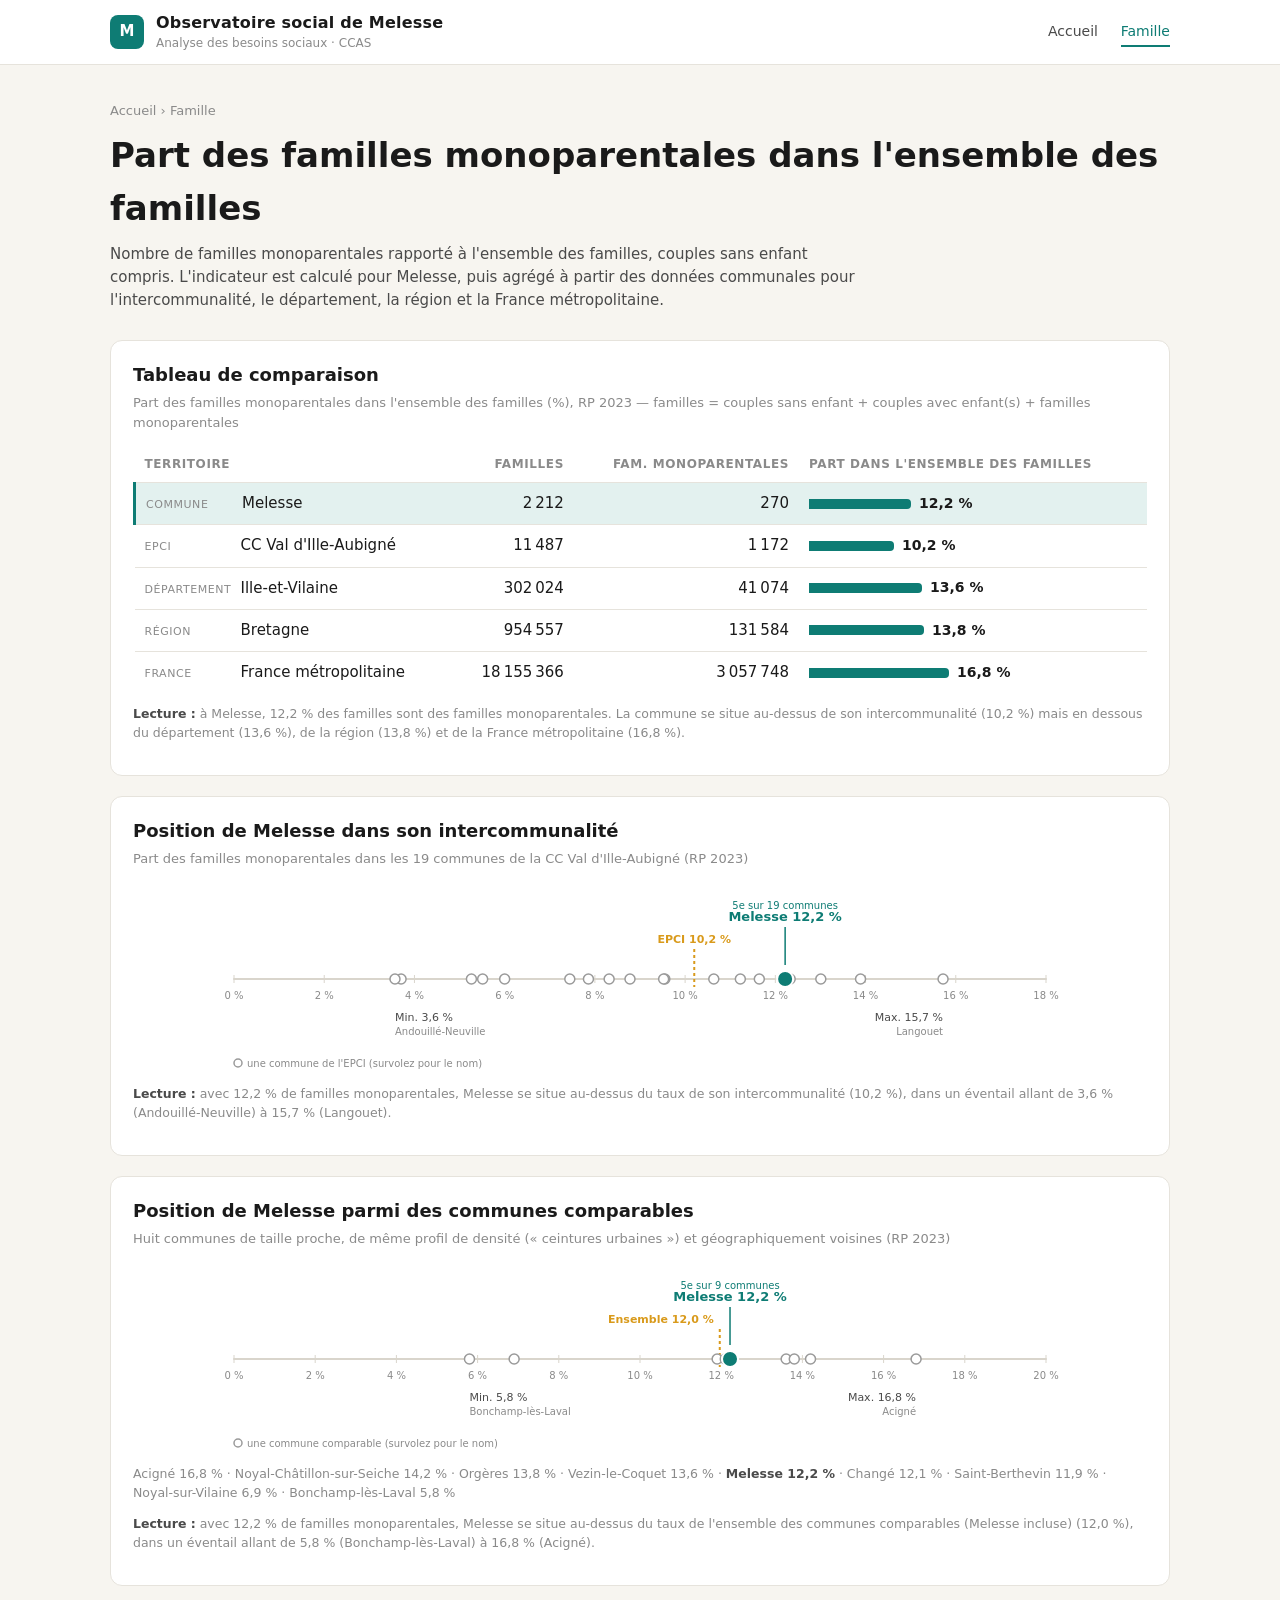
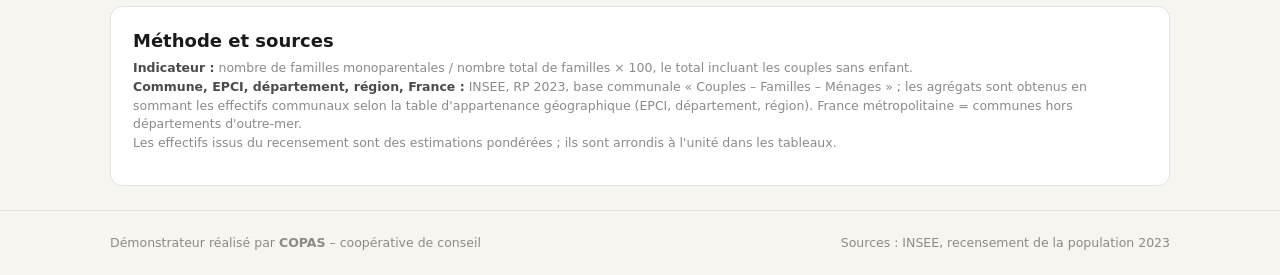
==== commit 9e4c8555: "Comparaison avec des communes comparables" ====
--- a/famille.html
+++ b/famille.html
@@ -56,6 +56,14 @@
   </div>
 
   <div class="panel">
+    <h2>Position de Melesse parmi des communes comparables</h2>
+    <p class="sub">Huit communes de taille proche, de même profil de densité (« ceintures urbaines ») et géographiquement voisines (RP 2023)</p>
+    <div id="strip2"></div>
+    <p class="note" id="strip2list"></p>
+    <p class="note" id="strip2note"></p>
+  </div>
+
+  <div class="panel">
     <h2>Méthode et sources</h2>
     <p class="note" style="margin-top:0">
       <b>Indicateur :</b> nombre de familles monoparentales / nombre total de familles × 100, le total incluant les couples sans enfant.<br>
@@ -95,15 +103,15 @@
     tb.appendChild(tr);
   });
 
-  /* ---- position dans l'EPCI : graphique en ligne ---- */
-  (function(){
-    const vals = D.epci.map(c => c.part).sort((a,b)=>a-b);
-    const n = vals.length;
-    const med = rows.find(r => r.niveau === 'EPCI').part; // taux de l'EPCI (agrégé)
-    const mn = D.epci.reduce((a,c)=> c.part < a.part ? c : a);
-    const mx = D.epci.reduce((a,c)=> c.part > a.part ? c : a);
-    const me = D.epci.find(c => c.code === '35173');
-    const rang = D.epci.filter(c => c.part > me.part).length + 1;
+  /* ---- graphique de position : Melesse parmi un ensemble de communes ---- */
+  function drawStrip(opts){
+    const list = opts.communes;
+    const n = list.length;
+    const me = list.find(c => c.code === '35173');
+    const mn = list.reduce((a,c)=> c.part < a.part ? c : a);
+    const mx = list.reduce((a,c)=> c.part > a.part ? c : a);
+    const rang = list.filter(c => c.part > me.part).length + 1;
+    const ref = opts.ref;
 
     const W = 860, H = 190, L = 24, R = 24, y = 96;
     const lo = 0, hi = Math.ceil(mx.part / 2) * 2 + 2;
@@ -111,15 +119,19 @@
     const f1 = v => v.toLocaleString('fr-FR',{minimumFractionDigits:1,maximumFractionDigits:1});
     const esc = t => t.replace(/&/g,'&amp;').replace(/</g,'&lt;');
 
-    let g = `<svg viewBox="0 0 ${W} ${H}" width="100%" role="img" aria-label="Position de Melesse parmi les communes de l'EPCI" style="font-family:var(--font);max-width:${W}px;display:block;margin:6px auto 0">`;
+    let g = `<svg viewBox="0 0 ${W} ${H}" width="100%" role="img" aria-label="${opts.aria}" style="font-family:var(--font);max-width:${W}px;display:block;margin:6px auto 0">`;
     g += `<line x1="${L}" x2="${W-R}" y1="${y}" y2="${y}" stroke="#d9d5cc" stroke-width="2" stroke-linecap="round"/>`;
     for (let v = 0; v <= hi; v += 2) {
       g += `<line x1="${x(v)}" x2="${x(v)}" y1="${y-4}" y2="${y+4}" stroke="#d9d5cc"/>`;
       g += `<text x="${x(v)}" y="${y+20}" font-size="10" fill="#8a8a8a" text-anchor="middle">${v} %</text>`;
     }
-    g += `<line x1="${x(med)}" x2="${x(med)}" y1="${y-30}" y2="${y+8}" stroke="#D99A1B" stroke-width="2" stroke-dasharray="3 3"/>`;
-    g += `<text x="${x(med)}" y="${y-36}" font-size="11" fill="#D99A1B" font-weight="600" text-anchor="middle">EPCI ${f1(med)} %</text>`;
-    D.epci.forEach(c => { if (c.code !== me.code) g += `<circle cx="${x(c.part)}" cy="${y}" r="5" fill="#fff" stroke="#9A9A9A" stroke-width="1.5"><title>${esc(c.lib)} : ${f1(c.part)} %</title></circle>`; });
+    g += `<line x1="${x(ref)}" x2="${x(ref)}" y1="${y-30}" y2="${y+8}" stroke="#D99A1B" stroke-width="2" stroke-dasharray="3 3"/>`;
+    // si le repère est proche de Melesse, on décale son étiquette du côté opposé pour éviter le chevauchement
+    const close = Math.abs(x(ref) - x(me.part)) < 70;
+    const refAnchor = close ? (ref < me.part ? 'end' : 'start') : 'middle';
+    const refDx = close ? (ref < me.part ? -6 : 6) : 0;
+    g += `<text x="${x(ref) + refDx}" y="${y-36}" font-size="11" fill="#D99A1B" font-weight="600" text-anchor="${refAnchor}">${opts.refLabel} ${f1(ref)} %</text>`;
+    list.forEach(c => { if (c.code !== me.code) g += `<circle cx="${x(c.part)}" cy="${y}" r="5" fill="#fff" stroke="#9A9A9A" stroke-width="1.5"><title>${esc(c.lib)} : ${f1(c.part)} %</title></circle>`; });
     g += `<text x="${x(mn.part)}" y="${y+42}" font-size="11" fill="#4a4a4a" text-anchor="start">Min. ${f1(mn.part)} %</text>`;
     g += `<text x="${x(mn.part)}" y="${y+56}" font-size="10" fill="#8a8a8a" text-anchor="start">${esc(mn.lib)}</text>`;
     g += `<text x="${x(mx.part)}" y="${y+42}" font-size="11" fill="#4a4a4a" text-anchor="end">Max. ${f1(mx.part)} %</text>`;
@@ -128,11 +140,30 @@
     g += `<circle cx="${x(me.part)}" cy="${y}" r="8" fill="#0E7C74" stroke="#fff" stroke-width="2"><title>Melesse : ${f1(me.part)} %</title></circle>`;
     g += `<text x="${x(me.part)}" y="${y-58}" font-size="13" fill="#0E7C74" font-weight="700" text-anchor="middle">Melesse ${f1(me.part)} %</text>`;
     g += `<text x="${x(me.part)}" y="${y-70}" font-size="10" fill="#0E7C74" text-anchor="middle">${rang}e sur ${n} communes</text>`;
-    g += `<circle cx="${L+4}" cy="${H-10}" r="4" fill="#fff" stroke="#9A9A9A" stroke-width="1.5"/><text x="${L+13}" y="${H-6}" font-size="10" fill="#8a8a8a">une commune de l'EPCI (survolez pour le nom)</text>`;
+    g += `<circle cx="${L+4}" cy="${H-10}" r="4" fill="#fff" stroke="#9A9A9A" stroke-width="1.5"/><text x="${L+13}" y="${H-6}" font-size="10" fill="#8a8a8a">${opts.legend} (survolez pour le nom)</text>`;
     g += `</svg>`;
-    document.getElementById('strip').innerHTML = g;
-    document.getElementById('stripnote').innerHTML = `<b>Lecture :</b> avec ${f1(me.part)} % de familles monoparentales, Melesse se situe au-dessus du taux de son intercommunalité (${f1(med)} %), dans un éventail allant de ${f1(mn.part)} % (${esc(mn.lib)}) à ${f1(mx.part)} % (${esc(mx.lib)}).`;
-  })();
+    document.getElementById(opts.el).innerHTML = g;
+    if (opts.listEl) {
+      const sorted = [...list].sort((a,b)=>b.part-a.part);
+      document.getElementById(opts.listEl).innerHTML = sorted.map(c => c.code === me.code ? `<b>${esc(c.lib)} ${f1(c.part)} %</b>` : `${esc(c.lib)} ${f1(c.part)} %`).join(' · ');
+    }
+    const pos = me.part > ref ? 'au-dessus' : 'en dessous';
+    document.getElementById(opts.noteEl).innerHTML = `<b>Lecture :</b> avec ${f1(me.part)} % de familles monoparentales, Melesse se situe ${pos} ${opts.refText} (${f1(ref)} %), dans un éventail allant de ${f1(mn.part)} % (${esc(mn.lib)}) à ${f1(mx.part)} % (${esc(mx.lib)}).`;
+  }
+
+  drawStrip({
+    el:'strip', noteEl:'stripnote', communes: D.epci,
+    ref: rows.find(r => r.niveau === 'EPCI').part, refLabel:'EPCI', refText:"du taux de son intercommunalité",
+    legend:"une commune de l'EPCI", aria:"Position de Melesse parmi les communes de l'EPCI"
+  });
+
+  const comp = D.comparables;
+  const compRef = comp.reduce((a,c)=>a+c.mono,0) / comp.reduce((a,c)=>a+c.fam,0) * 100;
+  drawStrip({
+    el:'strip2', noteEl:'strip2note', listEl:'strip2list', communes: comp,
+    ref: compRef, refLabel:'Ensemble', refText:"du taux de l'ensemble des communes comparables (Melesse incluse)",
+    legend:"une commune comparable", aria:"Position de Melesse parmi des communes comparables"
+  });
 
 })();
 </script>
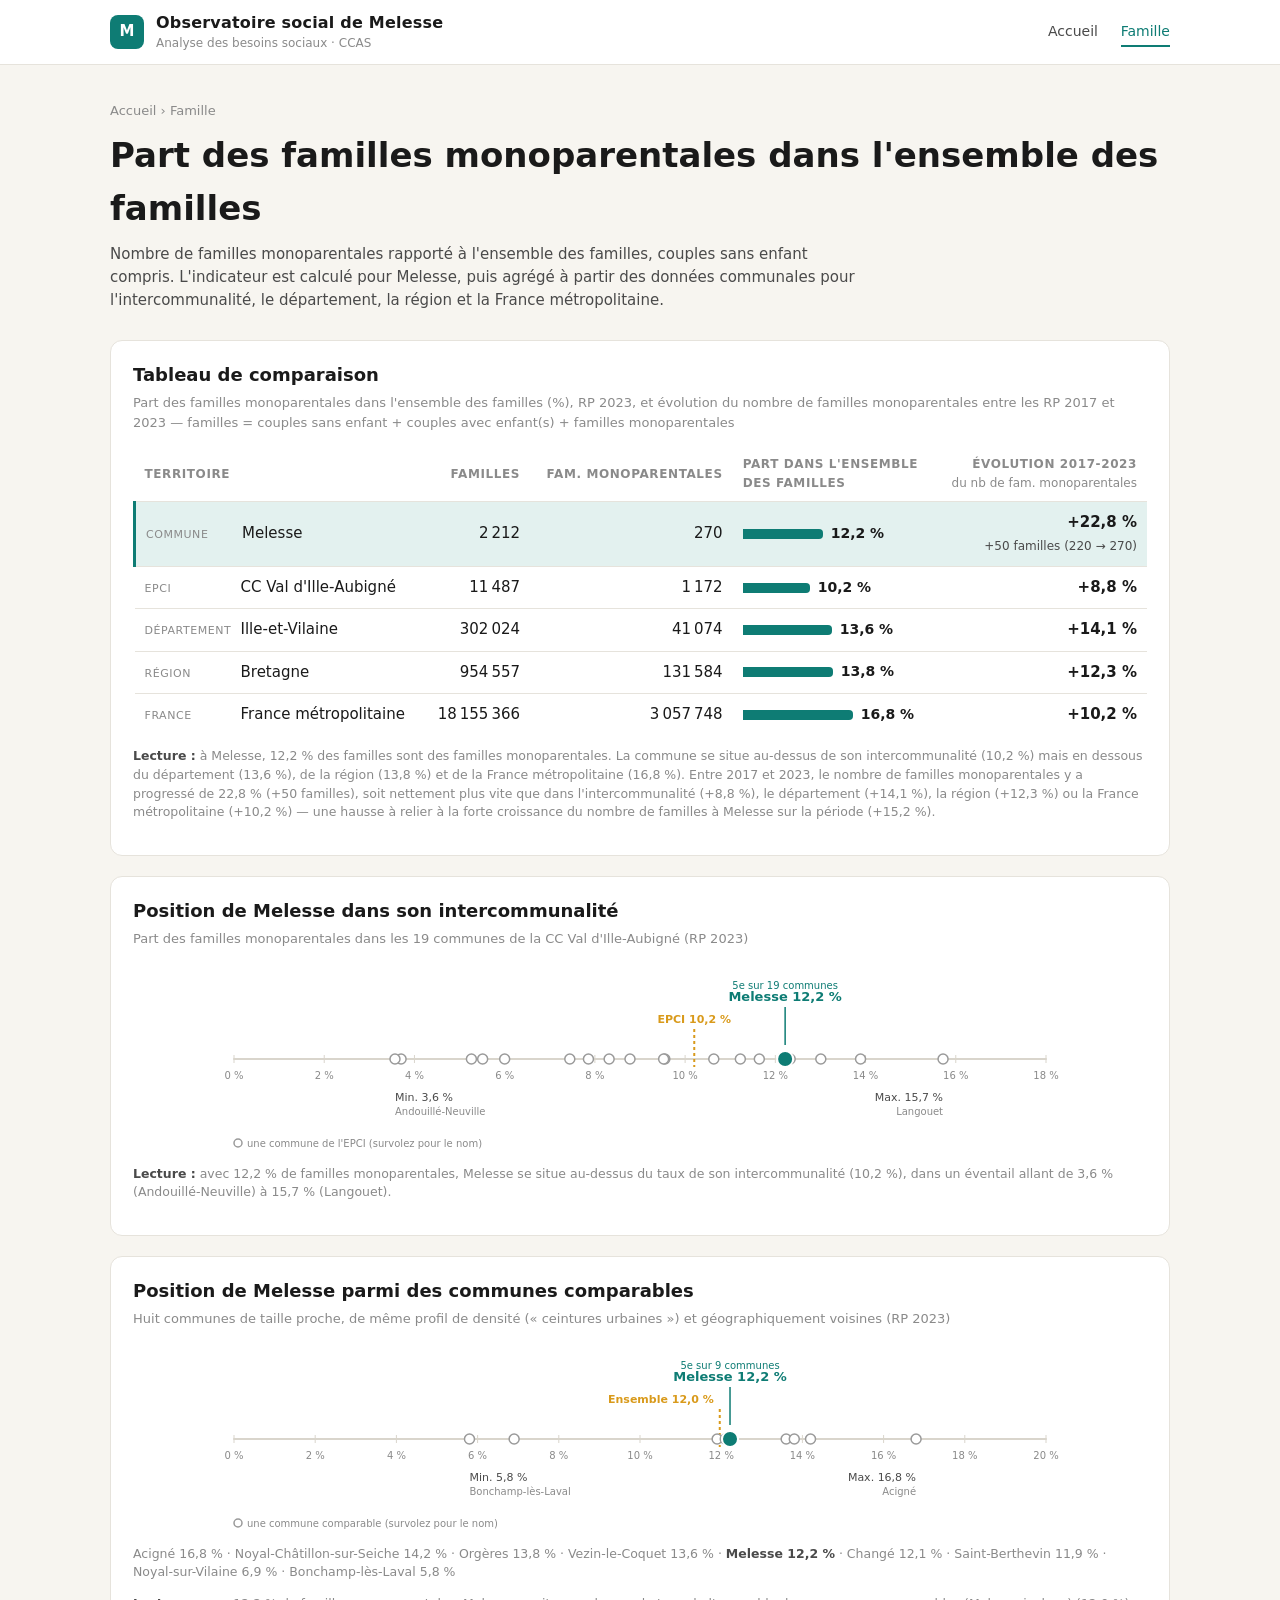
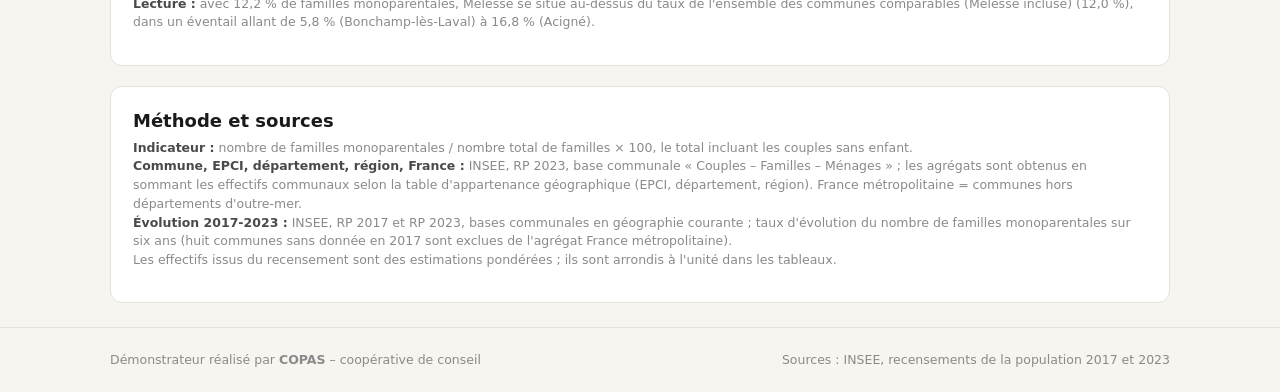
==== commit 7eb74dc6: "Évolution 2017-2023" ====
--- a/famille.html
+++ b/famille.html
@@ -33,19 +33,20 @@
 
   <div class="panel">
     <h2>Tableau de comparaison</h2>
-    <p class="sub">Part des familles monoparentales dans l'ensemble des familles (%), RP 2023 — familles = couples sans enfant + couples avec enfant(s) + familles monoparentales</p>
+    <p class="sub">Part des familles monoparentales dans l'ensemble des familles (%), RP 2023, et évolution du nombre de familles monoparentales entre les RP 2017 et 2023 — familles = couples sans enfant + couples avec enfant(s) + familles monoparentales</p>
     <div class="tblwrap">
     <table class="tbl" id="tbl">
       <thead><tr>
         <th>Territoire</th>
         <th class="num">Familles</th>
         <th class="num">Fam. monoparentales</th>
-        <th>Part dans l'ensemble des familles</th>
+        <th>Part dans l'ensemble<br>des familles</th>
+        <th class="num" style="white-space:nowrap">Évolution 2017-2023<br><span style="font-weight:500;text-transform:none;letter-spacing:0">du nb de fam. monoparentales</span></th>
       </tr></thead>
       <tbody></tbody>
     </table>
     </div>
-    <p class="note"><b>Lecture :</b> à Melesse, 12,2 % des familles sont des familles monoparentales. La commune se situe au-dessus de son intercommunalité (10,2 %) mais en dessous du département (13,6 %), de la région (13,8 %) et de la France métropolitaine (16,8 %).</p>
+    <p class="note"><b>Lecture :</b> à Melesse, 12,2 % des familles sont des familles monoparentales. La commune se situe au-dessus de son intercommunalité (10,2 %) mais en dessous du département (13,6 %), de la région (13,8 %) et de la France métropolitaine (16,8 %). Entre 2017 et 2023, le nombre de familles monoparentales y a progressé de 22,8 % (+50 familles), soit nettement plus vite que dans l'intercommunalité (+8,8 %), le département (+14,1 %), la région (+12,3 %) ou la France métropolitaine (+10,2 %) — une hausse à relier à la forte croissance du nombre de familles à Melesse sur la période (+15,2 %).</p>
   </div>
 
   <div class="panel">
@@ -68,6 +69,7 @@
     <p class="note" style="margin-top:0">
       <b>Indicateur :</b> nombre de familles monoparentales / nombre total de familles × 100, le total incluant les couples sans enfant.<br>
       <b>Commune, EPCI, département, région, France :</b> INSEE, RP 2023, base communale « Couples – Familles – Ménages » ; les agrégats sont obtenus en sommant les effectifs communaux selon la table d'appartenance géographique (EPCI, département, région). France métropolitaine = communes hors départements d'outre-mer.<br>
+      <b>Évolution 2017-2023 :</b> INSEE, RP 2017 et RP 2023, bases communales en géographie courante ; taux d'évolution du nombre de familles monoparentales sur six ans (huit communes sans donnée en 2017 sont exclues de l'agrégat France métropolitaine).<br>
       Les effectifs issus du recensement sont des estimations pondérées ; ils sont arrondis à l'unité dans les tableaux.
     </p>
   </div>
@@ -77,7 +79,7 @@
 <footer>
   <div class="wrap">
     <span>Démonstrateur réalisé par <strong>COPAS</strong> – coopérative de conseil</span>
-    <span>Sources : INSEE, recensement de la population 2023</span>
+    <span>Sources : INSEE, recensements de la population 2017 et 2023</span>
   </div>
 </footer>
 
@@ -91,6 +93,13 @@
   const maxPart = Math.max(...rows.map(r => r.part));
 
   /* ---- tableau ---- */
+  const fmtS = (v, dec) => (v > 0 ? '+' : v < 0 ? '−' : '') + Math.abs(v).toLocaleString('fr-FR',{minimumFractionDigits:dec,maximumFractionDigits:dec});
+  const evoCell = r => {
+    if (!r.mono17) return '<span style="color:var(--muted)">–</span>';
+    const taux = (r.mono - r.mono17) / r.mono17 * 100;
+    const html = `<b>${fmtS(taux,1)} %</b>`;
+    return r.niveau === 'Commune' ? `${html}<br><span style="font-size:12px;color:var(--ink-2)">${fmtS(Math.round(r.mono - r.mono17),0)} familles (${fmtN(r.mono17)} → ${fmtN(r.mono)})</span>` : html;
+  };
   const tb = document.querySelector('#tbl tbody');
   rows.forEach(r => {
     const tr = document.createElement('tr');
@@ -99,7 +108,8 @@
       <td><span class="lvl">${r.niveau}</span>${r.lib}</td>
       <td class="num">${fmtN(r.fam)}</td>
       <td class="num">${fmtN(r.mono)}</td>
-      <td><div class="bar"><i style="width:${(r.part/maxPart*140).toFixed(0)}px"></i><b>${fmtP(r.part)}</b></div></td>`;
+      <td><div class="bar"><i style="width:${(r.part/maxPart*110).toFixed(0)}px"></i><b>${fmtP(r.part)}</b></div></td>
+      <td class="num">${evoCell(r)}</td>`;
     tb.appendChild(tr);
   });
 
--- a/assets/style.css
+++ b/assets/style.css
@@ -67,12 +67,13 @@
 .tbl{width:100%;border-collapse:collapse;font-variant-numeric:tabular-nums}
 .tbl th{font-size:12px;text-transform:uppercase;letter-spacing:.05em;color:var(--muted);font-weight:600;text-align:left;padding:8px 10px;border-bottom:1px solid var(--line)}
 .tbl td{padding:9px 10px;border-bottom:1px solid var(--line);vertical-align:middle}
+.tbl td:first-child{white-space:nowrap}
 .tbl tr:last-child td{border-bottom:0}
 .tbl td.num,.tbl th.num{text-align:right}
 .tbl .lvl{display:inline-block;font-size:11px;color:var(--muted);text-transform:uppercase;letter-spacing:.05em;margin-right:8px;min-width:88px}
 .tbl tr.hl td{background:var(--teal-soft)}
 .tbl tr.hl td:first-child{border-left:3px solid var(--teal)}
-.bar{display:flex;align-items:center;gap:8px;min-width:180px}
+.bar{display:flex;align-items:center;gap:8px;min-width:170px}
 .bar i{display:block;height:10px;border-radius:0 4px 4px 0;background:var(--teal)}
 .bar b{font-weight:600;font-size:14px}
 .tblwrap{overflow-x:auto}
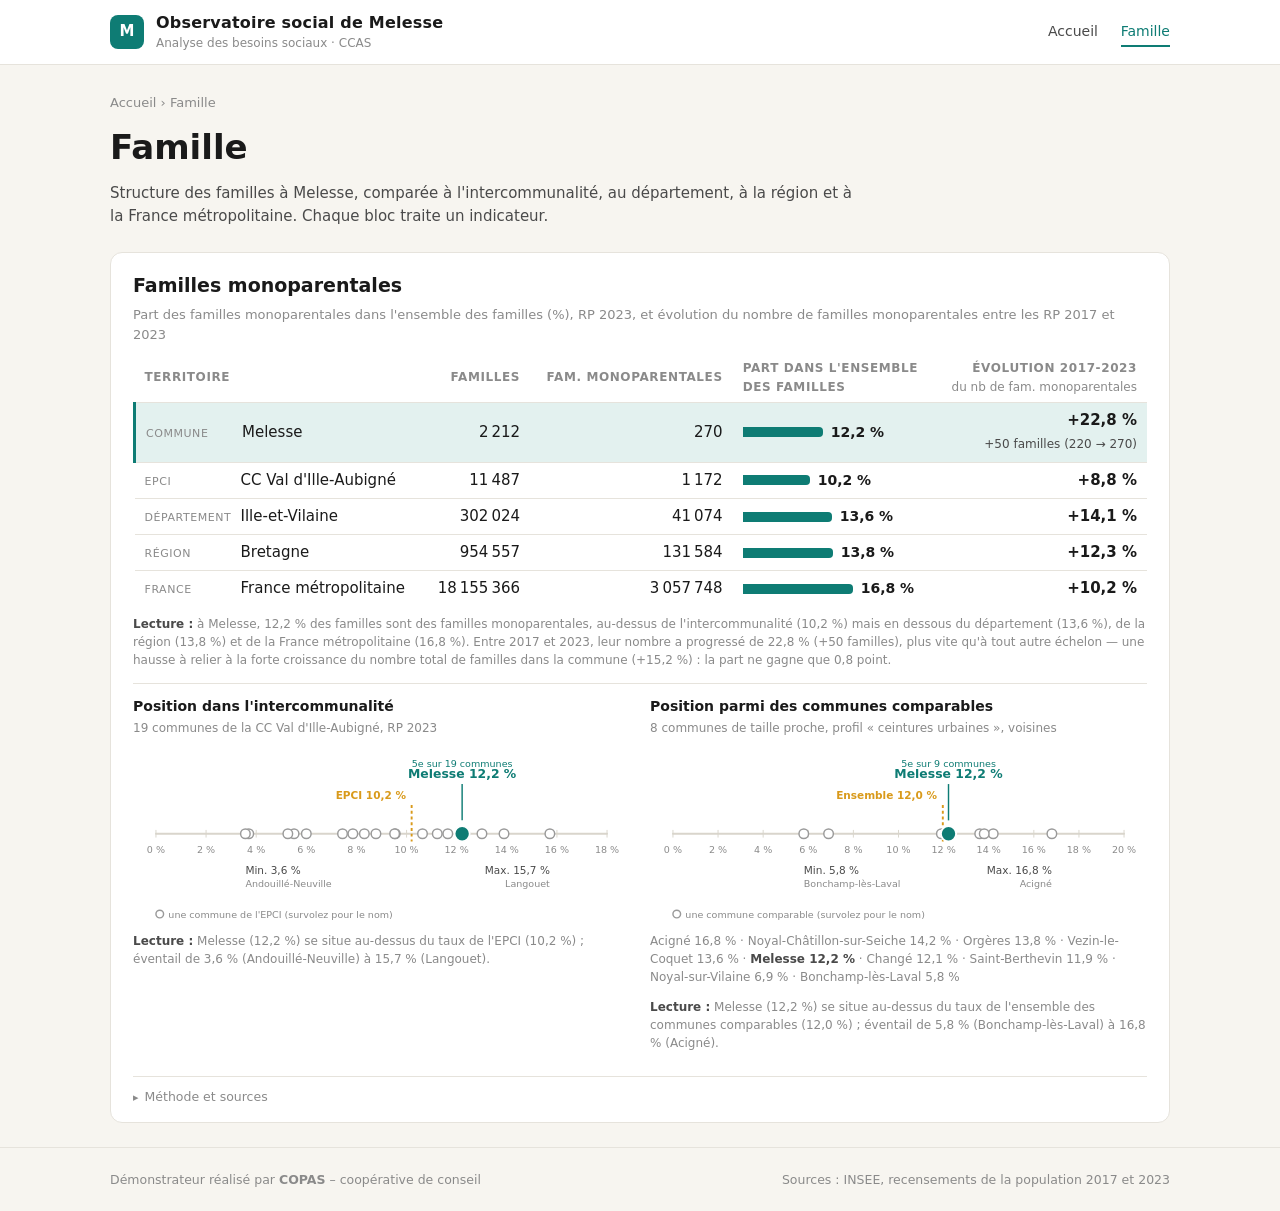
==== commit 53e23914: "Bloc familles monoparentales compact et carte thématiques complémentaires" ====
--- a/famille.html
+++ b/famille.html
@@ -24,16 +24,19 @@
 <section class="pagehead">
   <div class="wrap">
     <div class="crumbs"><a href="index.html">Accueil</a> › Famille</div>
-    <h1>Part des familles monoparentales dans l'ensemble des familles</h1>
-    <p>Nombre de familles monoparentales rapporté à l'ensemble des familles, couples sans enfant compris. L'indicateur est calculé pour Melesse, puis agrégé à partir des données communales pour l'intercommunalité, le département, la région et la France métropolitaine.</p>
+    <h1>Famille</h1>
+    <p>Structure des familles à Melesse, comparée à l'intercommunalité, au département, à la région et à la France métropolitaine. Chaque bloc traite un indicateur.</p>
   </div>
 </section>
 
 <div class="wrap">
 
-  <div class="panel">
-    <h2>Tableau de comparaison</h2>
-    <p class="sub">Part des familles monoparentales dans l'ensemble des familles (%), RP 2023, et évolution du nombre de familles monoparentales entre les RP 2017 et 2023 — familles = couples sans enfant + couples avec enfant(s) + familles monoparentales</p>
+  <section class="panel bloc">
+    <div class="bloc-head">
+      <h2>Familles monoparentales</h2>
+      <p class="sub">Part des familles monoparentales dans l'ensemble des familles (%), RP 2023, et évolution du nombre de familles monoparentales entre les RP 2017 et 2023</p>
+    </div>
+
     <div class="tblwrap">
     <table class="tbl" id="tbl">
       <thead><tr>
@@ -46,33 +49,34 @@
       <tbody></tbody>
     </table>
     </div>
-    <p class="note"><b>Lecture :</b> à Melesse, 12,2 % des familles sont des familles monoparentales. La commune se situe au-dessus de son intercommunalité (10,2 %) mais en dessous du département (13,6 %), de la région (13,8 %) et de la France métropolitaine (16,8 %). Entre 2017 et 2023, le nombre de familles monoparentales y a progressé de 22,8 % (+50 familles), soit nettement plus vite que dans l'intercommunalité (+8,8 %), le département (+14,1 %), la région (+12,3 %) ou la France métropolitaine (+10,2 %) — une hausse à relier à la forte croissance du nombre de familles à Melesse sur la période (+15,2 %).</p>
-  </div>
+    <p class="note"><b>Lecture :</b> à Melesse, 12,2 % des familles sont des familles monoparentales, au-dessus de l'intercommunalité (10,2 %) mais en dessous du département (13,6 %), de la région (13,8 %) et de la France métropolitaine (16,8 %). Entre 2017 et 2023, leur nombre a progressé de 22,8 % (+50 familles), plus vite qu'à tout autre échelon — une hausse à relier à la forte croissance du nombre total de familles dans la commune (+15,2 %) : la part ne gagne que 0,8 point.</p>
 
-  <div class="panel">
-    <h2>Position de Melesse dans son intercommunalité</h2>
-    <p class="sub">Part des familles monoparentales dans les 19 communes de la CC Val d'Ille-Aubigné (RP 2023)</p>
-    <div id="strip"></div>
-    <p class="note" id="stripnote"></p>
-  </div>
+    <div class="grid2 strips">
+      <div>
+        <h3>Position dans l'intercommunalité</h3>
+        <p class="sub">19 communes de la CC Val d'Ille-Aubigné, RP 2023</p>
+        <div id="strip"></div>
+        <p class="note" id="stripnote"></p>
+      </div>
+      <div>
+        <h3>Position parmi des communes comparables</h3>
+        <p class="sub">8 communes de taille proche, profil « ceintures urbaines », voisines</p>
+        <div id="strip2"></div>
+        <p class="note" id="strip2list"></p>
+        <p class="note" id="strip2note"></p>
+      </div>
+    </div>
 
-  <div class="panel">
-    <h2>Position de Melesse parmi des communes comparables</h2>
-    <p class="sub">Huit communes de taille proche, de même profil de densité (« ceintures urbaines ») et géographiquement voisines (RP 2023)</p>
-    <div id="strip2"></div>
-    <p class="note" id="strip2list"></p>
-    <p class="note" id="strip2note"></p>
-  </div>
-
-  <div class="panel">
-    <h2>Méthode et sources</h2>
-    <p class="note" style="margin-top:0">
-      <b>Indicateur :</b> nombre de familles monoparentales / nombre total de familles × 100, le total incluant les couples sans enfant.<br>
-      <b>Commune, EPCI, département, région, France :</b> INSEE, RP 2023, base communale « Couples – Familles – Ménages » ; les agrégats sont obtenus en sommant les effectifs communaux selon la table d'appartenance géographique (EPCI, département, région). France métropolitaine = communes hors départements d'outre-mer.<br>
-      <b>Évolution 2017-2023 :</b> INSEE, RP 2017 et RP 2023, bases communales en géographie courante ; taux d'évolution du nombre de familles monoparentales sur six ans (huit communes sans donnée en 2017 sont exclues de l'agrégat France métropolitaine).<br>
-      Les effectifs issus du recensement sont des estimations pondérées ; ils sont arrondis à l'unité dans les tableaux.
-    </p>
-  </div>
+    <details class="methode">
+      <summary>Méthode et sources</summary>
+      <p class="note" style="margin-top:6px">
+        <b>Indicateur :</b> nombre de familles monoparentales / nombre total de familles × 100, le total incluant les couples sans enfant.<br>
+        <b>Commune, EPCI, département, région, France :</b> INSEE, RP 2023, base communale « Couples – Familles – Ménages » ; les agrégats sont obtenus en sommant les effectifs communaux selon la table d'appartenance géographique (EPCI, département, région). France métropolitaine = communes hors départements d'outre-mer.<br>
+        <b>Évolution 2017-2023 :</b> INSEE, RP 2017 et RP 2023, bases communales en géographie courante ; taux d'évolution du nombre de familles monoparentales sur six ans (huit communes sans donnée en 2017 sont exclues de l'agrégat France métropolitaine).<br>
+        Les effectifs issus du recensement sont des estimations pondérées ; ils sont arrondis à l'unité dans les tableaux.
+      </p>
+    </details>
+  </section>
 
 </div>
 
@@ -123,7 +127,7 @@
     const rang = list.filter(c => c.part > me.part).length + 1;
     const ref = opts.ref;
 
-    const W = 860, H = 190, L = 24, R = 24, y = 96;
+    const W = opts.W || 860, H = 190, L = 24, R = 24, y = 96;
     const lo = 0, hi = Math.ceil(mx.part / 2) * 2 + 2;
     const x = v => L + (v - lo) / (hi - lo) * (W - L - R);
     const f1 = v => v.toLocaleString('fr-FR',{minimumFractionDigits:1,maximumFractionDigits:1});
@@ -158,20 +162,20 @@
       document.getElementById(opts.listEl).innerHTML = sorted.map(c => c.code === me.code ? `<b>${esc(c.lib)} ${f1(c.part)} %</b>` : `${esc(c.lib)} ${f1(c.part)} %`).join(' · ');
     }
     const pos = me.part > ref ? 'au-dessus' : 'en dessous';
-    document.getElementById(opts.noteEl).innerHTML = `<b>Lecture :</b> avec ${f1(me.part)} % de familles monoparentales, Melesse se situe ${pos} ${opts.refText} (${f1(ref)} %), dans un éventail allant de ${f1(mn.part)} % (${esc(mn.lib)}) à ${f1(mx.part)} % (${esc(mx.lib)}).`;
+    document.getElementById(opts.noteEl).innerHTML = `<b>Lecture :</b> Melesse (${f1(me.part)} %) se situe ${pos} ${opts.refText} (${f1(ref)} %) ; éventail de ${f1(mn.part)} % (${esc(mn.lib)}) à ${f1(mx.part)} % (${esc(mx.lib)}).`;
   }
 
   drawStrip({
-    el:'strip', noteEl:'stripnote', communes: D.epci,
-    ref: rows.find(r => r.niveau === 'EPCI').part, refLabel:'EPCI', refText:"du taux de son intercommunalité",
+    el:'strip', noteEl:'stripnote', communes: D.epci, W: 520,
+    ref: rows.find(r => r.niveau === 'EPCI').part, refLabel:'EPCI', refText:"du taux de l'EPCI",
     legend:"une commune de l'EPCI", aria:"Position de Melesse parmi les communes de l'EPCI"
   });
 
   const comp = D.comparables;
   const compRef = comp.reduce((a,c)=>a+c.mono,0) / comp.reduce((a,c)=>a+c.fam,0) * 100;
   drawStrip({
-    el:'strip2', noteEl:'strip2note', listEl:'strip2list', communes: comp,
-    ref: compRef, refLabel:'Ensemble', refText:"du taux de l'ensemble des communes comparables (Melesse incluse)",
+    el:'strip2', noteEl:'strip2note', listEl:'strip2list', communes: comp, W: 520,
+    ref: compRef, refLabel:'Ensemble', refText:"du taux de l'ensemble des communes comparables",
     legend:"une commune comparable", aria:"Position de Melesse parmi des communes comparables"
   });
 
--- a/assets/style.css
+++ b/assets/style.css
@@ -49,7 +49,7 @@
 .card.soon .ico{background:#eee;color:var(--muted)}
 
 /* page header */
-.pagehead{padding:36px 0 8px}
+.pagehead{padding:28px 0 4px}
 .crumbs{font-size:13px;color:var(--muted);margin-bottom:8px}
 .crumbs a{color:var(--muted);text-decoration:none}
 .crumbs a:hover{color:var(--teal)}
@@ -95,3 +95,21 @@
 
 footer{border-top:1px solid var(--line);padding:22px 0;color:var(--muted);font-size:12.5px;margin-top:24px}
 footer .wrap{display:flex;justify-content:space-between;gap:12px;flex-wrap:wrap}
+
+/* bloc thématique compact */
+.bloc{padding:18px 22px 14px}
+.bloc .bloc-head{margin-bottom:8px}
+.bloc .bloc-head h2{font-size:19px}
+.bloc .bloc-head .sub{margin-bottom:0}
+.bloc .tbl td{padding:6px 10px}
+.bloc .tbl th{padding:6px 10px}
+.bloc .note{margin-top:8px;font-size:12px}
+.strips{margin-top:14px;padding-top:12px;border-top:1px solid var(--line)}
+.strips h3{font-size:14px;margin:0 0 2px}
+.strips .sub{margin:0 0 4px;font-size:12px}
+.strips svg{margin-top:0 !important}
+.methode{margin-top:12px;border-top:1px solid var(--line);padding-top:8px}
+.methode summary{font-size:12.5px;color:var(--muted);cursor:pointer;list-style:none;display:inline-flex;align-items:center;gap:6px}
+.methode summary::before{content:'▸';font-size:11px}
+.methode[open] summary::before{content:'▾'}
+.methode summary::-webkit-details-marker{display:none}
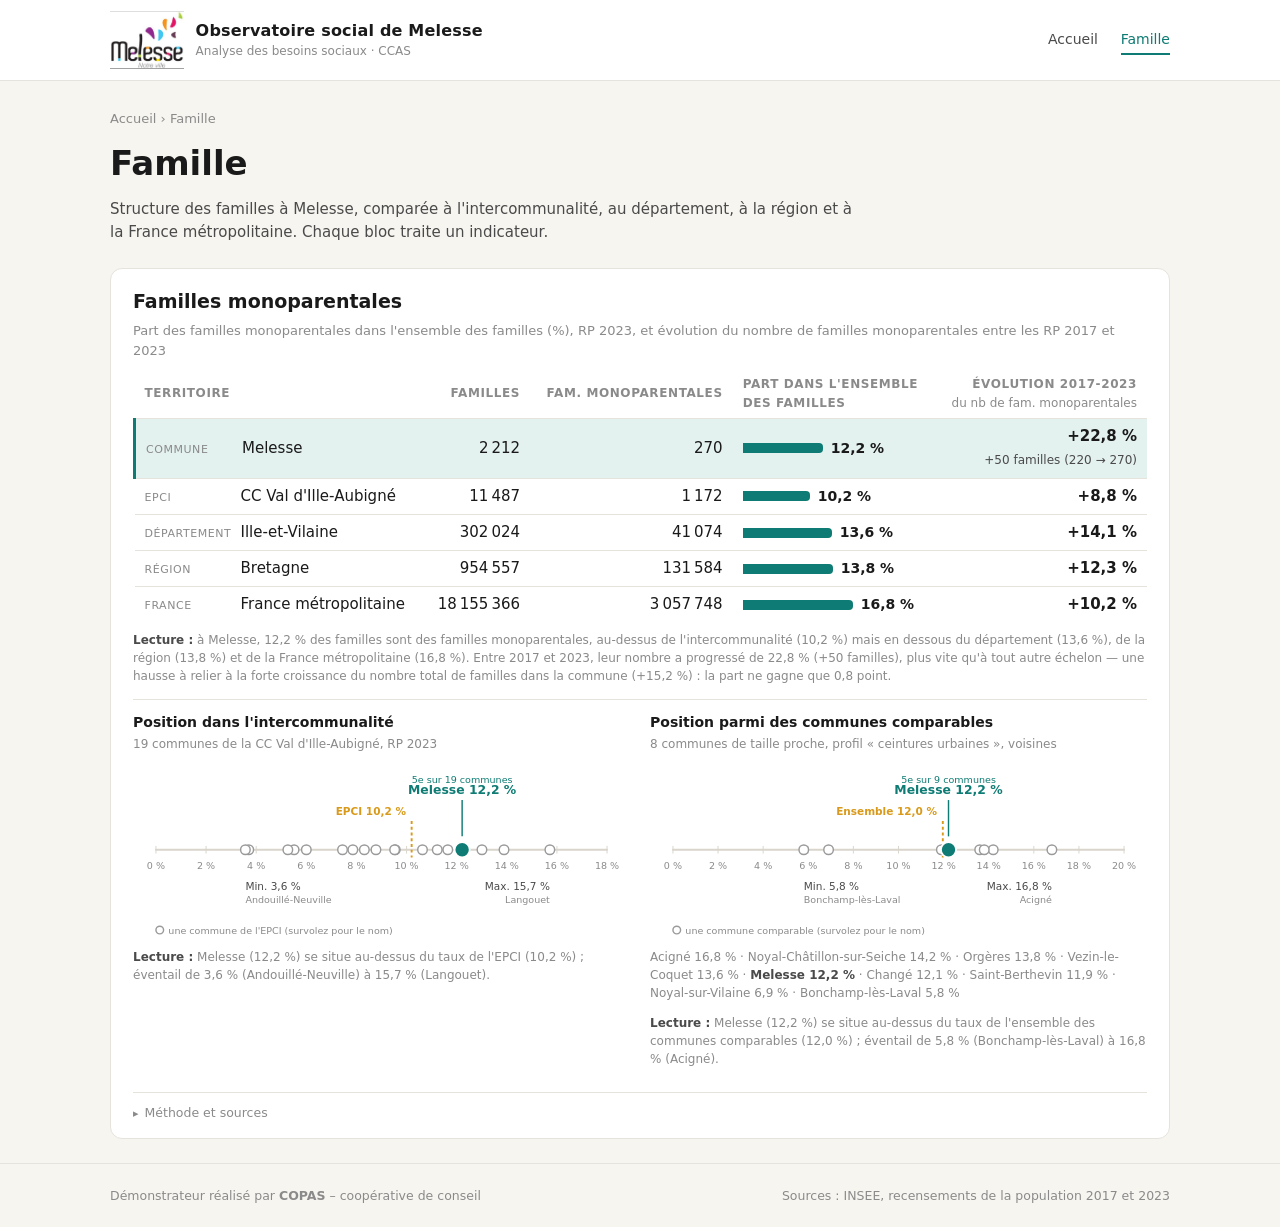
==== commit b43e4936: "Ajout du logo de la ville dans la navbar" ====
--- a/famille.html
+++ b/famille.html
@@ -11,7 +11,7 @@
 <header class="topbar">
   <div class="wrap">
     <a class="brand" href="index.html">
-      <div class="mark">M</div>
+      <img class="logo" src="assets/logo-melesse.png" alt="Ville de Melesse">
       <div><strong>Observatoire social de Melesse</strong><span>Analyse des besoins sociaux · CCAS</span></div>
     </a>
     <nav class="main">
--- a/assets/style.css
+++ b/assets/style.css
@@ -14,7 +14,8 @@
 .topbar{background:var(--card);border-bottom:1px solid var(--line)}
 .topbar .wrap{display:flex;align-items:center;justify-content:space-between;gap:16px;min-height:64px;flex-wrap:wrap}
 .brand{display:flex;align-items:center;gap:12px;text-decoration:none;color:var(--ink)}
-.brand .mark{width:34px;height:34px;border-radius:8px;background:var(--teal);display:grid;place-items:center;color:#fff;font-weight:700;font-size:15px}
+.brand .logo{height:58px;width:auto;display:block}
+.topbar .wrap{min-height:80px}
 .brand strong{font-size:16px;letter-spacing:.2px}
 .brand span{display:block;font-size:12px;color:var(--muted);margin-top:-2px}
 nav.main a{text-decoration:none;color:var(--ink-2);margin-left:18px;font-size:14px;padding:6px 0;border-bottom:2px solid transparent}
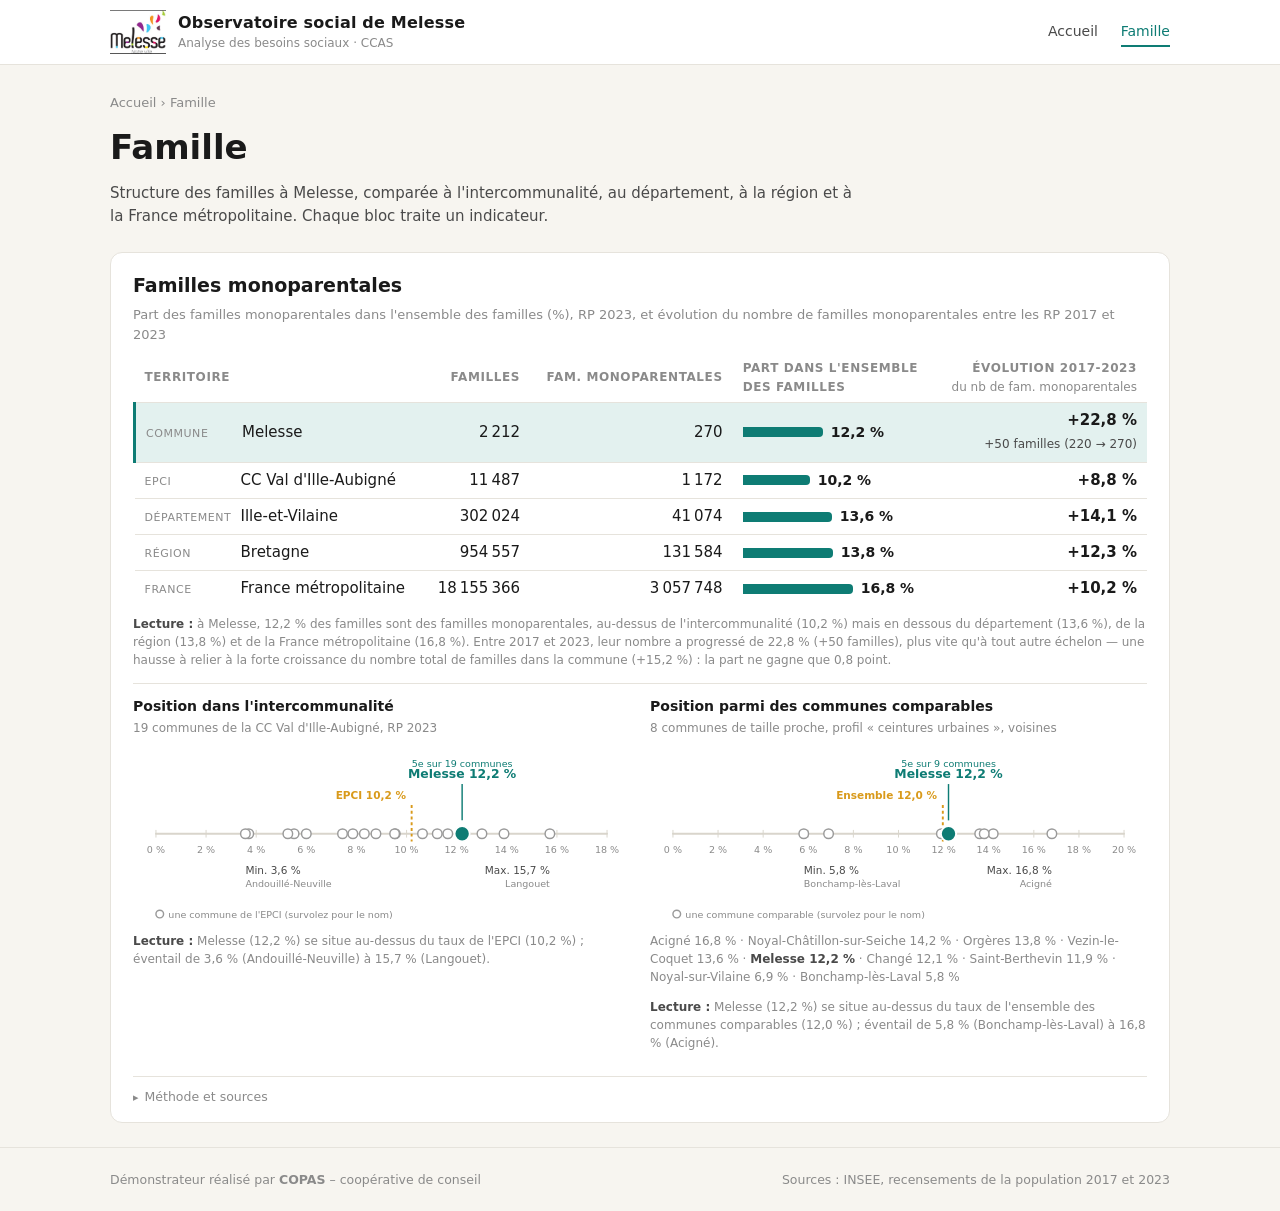
==== commit ed44c590: "Logo de la ville dans la navbar" ====
--- a/famille.html
+++ b/famille.html
@@ -4,14 +4,14 @@
 <meta charset="utf-8">
 <meta name="viewport" content="width=device-width,initial-scale=1">
 <title>Famille – Observatoire social de Melesse</title>
-<link rel="stylesheet" href="assets/style.css">
+<link rel="stylesheet" href="assets/style.css?v=3">
 </head>
 <body>
 
 <header class="topbar">
   <div class="wrap">
     <a class="brand" href="index.html">
-      <img class="logo" src="assets/logo-melesse.png" alt="Ville de Melesse">
+      <img class="logo" src="assets/logo-melesse.png" alt="Ville de Melesse" height="44" style="height:44px;width:auto">
       <div><strong>Observatoire social de Melesse</strong><span>Analyse des besoins sociaux · CCAS</span></div>
     </a>
     <nav class="main">
--- a/assets/style.css
+++ b/assets/style.css
@@ -14,8 +14,7 @@
 .topbar{background:var(--card);border-bottom:1px solid var(--line)}
 .topbar .wrap{display:flex;align-items:center;justify-content:space-between;gap:16px;min-height:64px;flex-wrap:wrap}
 .brand{display:flex;align-items:center;gap:12px;text-decoration:none;color:var(--ink)}
-.brand .logo{height:58px;width:auto;display:block}
-.topbar .wrap{min-height:80px}
+.brand .logo{height:44px;width:auto;display:block}
 .brand strong{font-size:16px;letter-spacing:.2px}
 .brand span{display:block;font-size:12px;color:var(--muted);margin-top:-2px}
 nav.main a{text-decoration:none;color:var(--ink-2);margin-left:18px;font-size:14px;padding:6px 0;border-bottom:2px solid transparent}
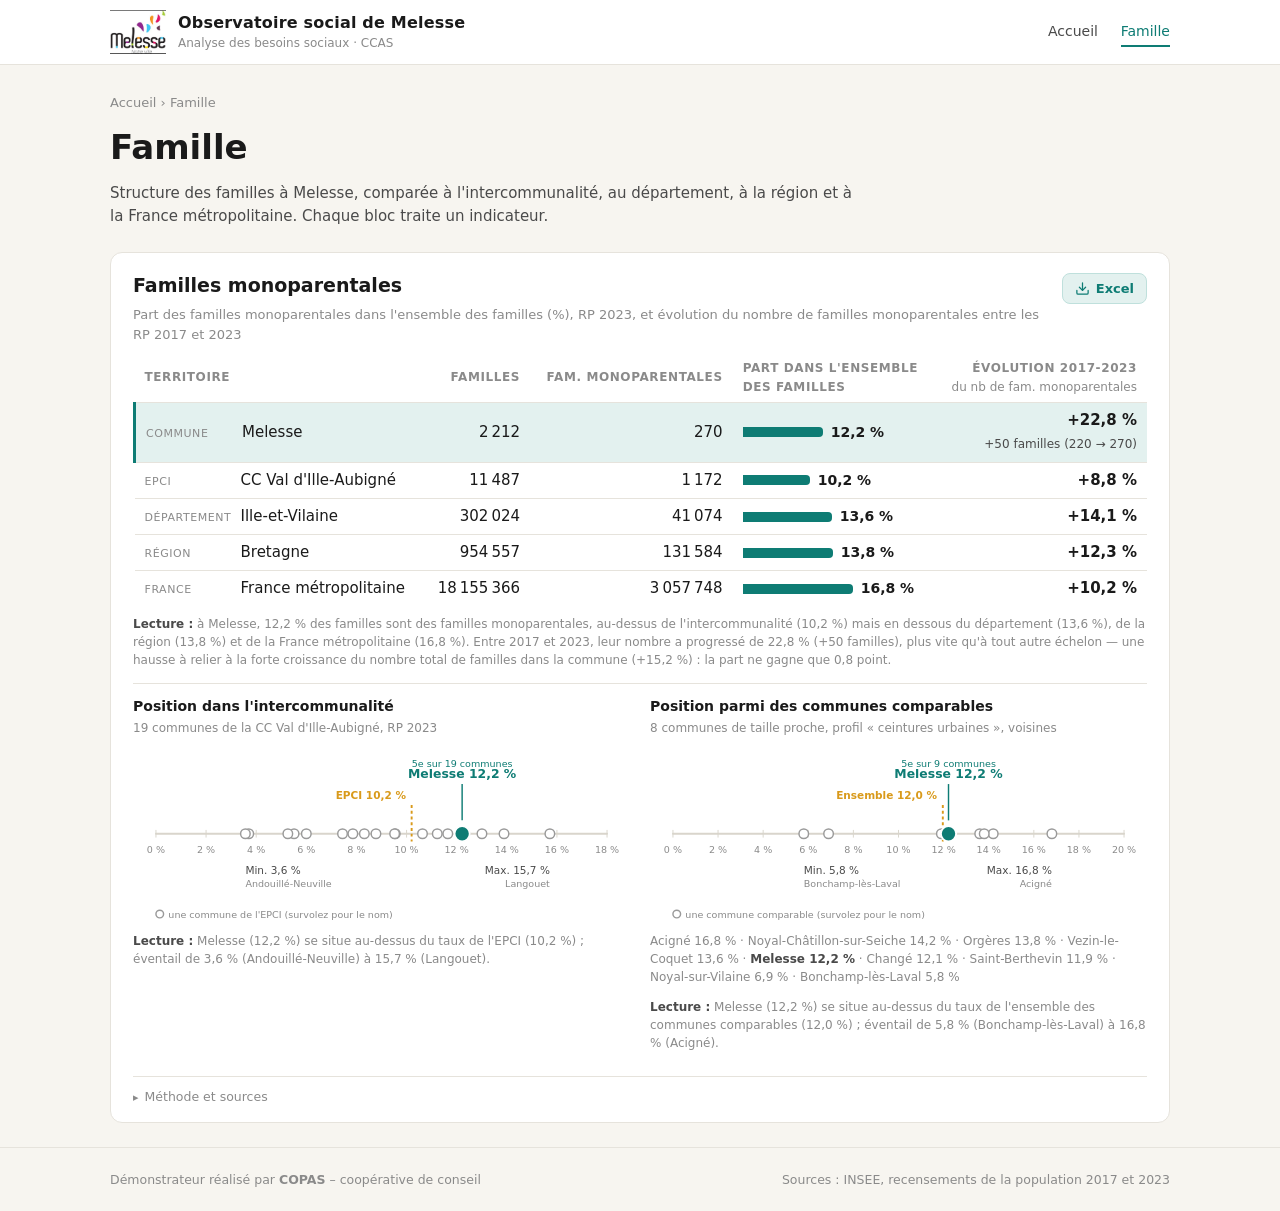
==== commit c1ace51f: "Bouton d'export Excel du tableau de comparaison" ====
--- a/famille.html
+++ b/famille.html
@@ -4,7 +4,7 @@
 <meta charset="utf-8">
 <meta name="viewport" content="width=device-width,initial-scale=1">
 <title>Famille – Observatoire social de Melesse</title>
-<link rel="stylesheet" href="assets/style.css?v=3">
+<link rel="stylesheet" href="assets/style.css?v=4">
 </head>
 <body>
 
@@ -33,8 +33,14 @@
 
   <section class="panel bloc">
     <div class="bloc-head">
-      <h2>Familles monoparentales</h2>
-      <p class="sub">Part des familles monoparentales dans l'ensemble des familles (%), RP 2023, et évolution du nombre de familles monoparentales entre les RP 2017 et 2023</p>
+      <div>
+        <h2>Familles monoparentales</h2>
+        <p class="sub">Part des familles monoparentales dans l'ensemble des familles (%), RP 2023, et évolution du nombre de familles monoparentales entre les RP 2017 et 2023</p>
+      </div>
+      <button class="btn-xlsx" id="dl-xlsx" type="button" title="Télécharger les données de ce bloc au format Excel">
+        <svg width="15" height="15" viewBox="0 0 24 24" fill="none" stroke="currentColor" stroke-width="2" stroke-linecap="round" stroke-linejoin="round"><path d="M21 15v4a2 2 0 0 1-2 2H5a2 2 0 0 1-2-2v-4"/><polyline points="7 10 12 15 17 10"/><line x1="12" y1="15" x2="12" y2="3"/></svg>
+        Excel
+      </button>
     </div>
 
     <div class="tblwrap">
@@ -179,6 +185,41 @@
     legend:"une commune comparable", aria:"Position de Melesse parmi des communes comparables"
   });
 
+  /* ---- export Excel du bloc ---- */
+  document.getElementById('dl-xlsx').addEventListener('click', function(){
+    const btn = this;
+    const run = () => {
+      const wb = XLSX.utils.book_new();
+      const f1 = v => Math.round(v * 10) / 10;
+      // Feuille 1 : tableau de comparaison
+      const rows1 = [
+        ["Familles monoparentales – tableau de comparaison"],
+        ["Source : INSEE, recensements de la population 2017 et 2023, bases communales (agrégats calculés par COPAS)"],
+        [],
+        ["Niveau","Territoire","Familles 2023","Familles monoparentales 2023","Part des familles monoparentales 2023 (%)","Familles 2017","Familles monoparentales 2017","Part 2017 (%)","Évolution 2017-2023 du nb de familles monoparentales (%)","Évolution 2017-2023 (nombre)"]
+      ];
+      rows.forEach(r => rows1.push([r.niveau, r.lib, Math.round(r.fam), Math.round(r.mono), f1(r.part), Math.round(r.fam17), Math.round(r.mono17), f1(r.mono17/r.fam17*100), f1((r.mono-r.mono17)/r.mono17*100), Math.round(r.mono-r.mono17)]));
+      const ws1 = XLSX.utils.aoa_to_sheet(rows1);
+      ws1['!cols'] = [{wch:13},{wch:26},{wch:14},{wch:18},{wch:20},{wch:14},{wch:18},{wch:12},{wch:24},{wch:16}];
+      XLSX.utils.book_append_sheet(wb, ws1, "Comparaison");
+      // Feuille 2 : communes de l'EPCI
+      const mk = (titre, list) => {
+        const a = [[titre],["Source : INSEE, RP 2023"],[],["Code commune","Commune","Familles 2023","Familles monoparentales 2023","Part (%)"]];
+        [...list].sort((x,y)=>y.part-x.part).forEach(c => a.push([c.code, c.lib, Math.round(c.fam), Math.round(c.mono), f1(c.part)]));
+        const ws = XLSX.utils.aoa_to_sheet(a); ws['!cols'] = [{wch:13},{wch:28},{wch:14},{wch:24},{wch:10}]; return ws;
+      };
+      XLSX.utils.book_append_sheet(wb, mk("Communes de la CC Val d'Ille-Aubigné", D.epci), "Communes EPCI");
+      XLSX.utils.book_append_sheet(wb, mk("Communes comparables", D.comparables), "Communes comparables");
+      XLSX.writeFile(wb, "Melesse_familles_monoparentales.xlsx");
+      btn.disabled = false;
+    };
+    if (window.XLSX) return run();
+    btn.disabled = true;
+    const sc = document.createElement('script'); sc.src = 'assets/xlsx.mini.min.js'; sc.onload = run;
+    sc.onerror = () => { btn.disabled = false; alert("Le module d'export n'a pas pu être chargé."); };
+    document.head.appendChild(sc);
+  });
+
 })();
 </script>
 </body>
--- a/assets/style.css
+++ b/assets/style.css
@@ -98,7 +98,10 @@
 
 /* bloc thématique compact */
 .bloc{padding:18px 22px 14px}
-.bloc .bloc-head{margin-bottom:8px}
+.bloc .bloc-head{margin-bottom:8px;display:flex;justify-content:space-between;align-items:flex-start;gap:16px}
+.btn-xlsx{flex:none;display:inline-flex;align-items:center;gap:6px;font:600 13px var(--font);color:var(--teal);background:var(--teal-soft);border:1px solid #bfe0dc;border-radius:8px;padding:7px 12px;cursor:pointer;white-space:nowrap;margin-top:2px}
+.btn-xlsx:hover{background:#d3ebe8}
+.btn-xlsx:disabled{opacity:.5;cursor:wait}
 .bloc .bloc-head h2{font-size:19px}
 .bloc .bloc-head .sub{margin-bottom:0}
 .bloc .tbl td{padding:6px 10px}
